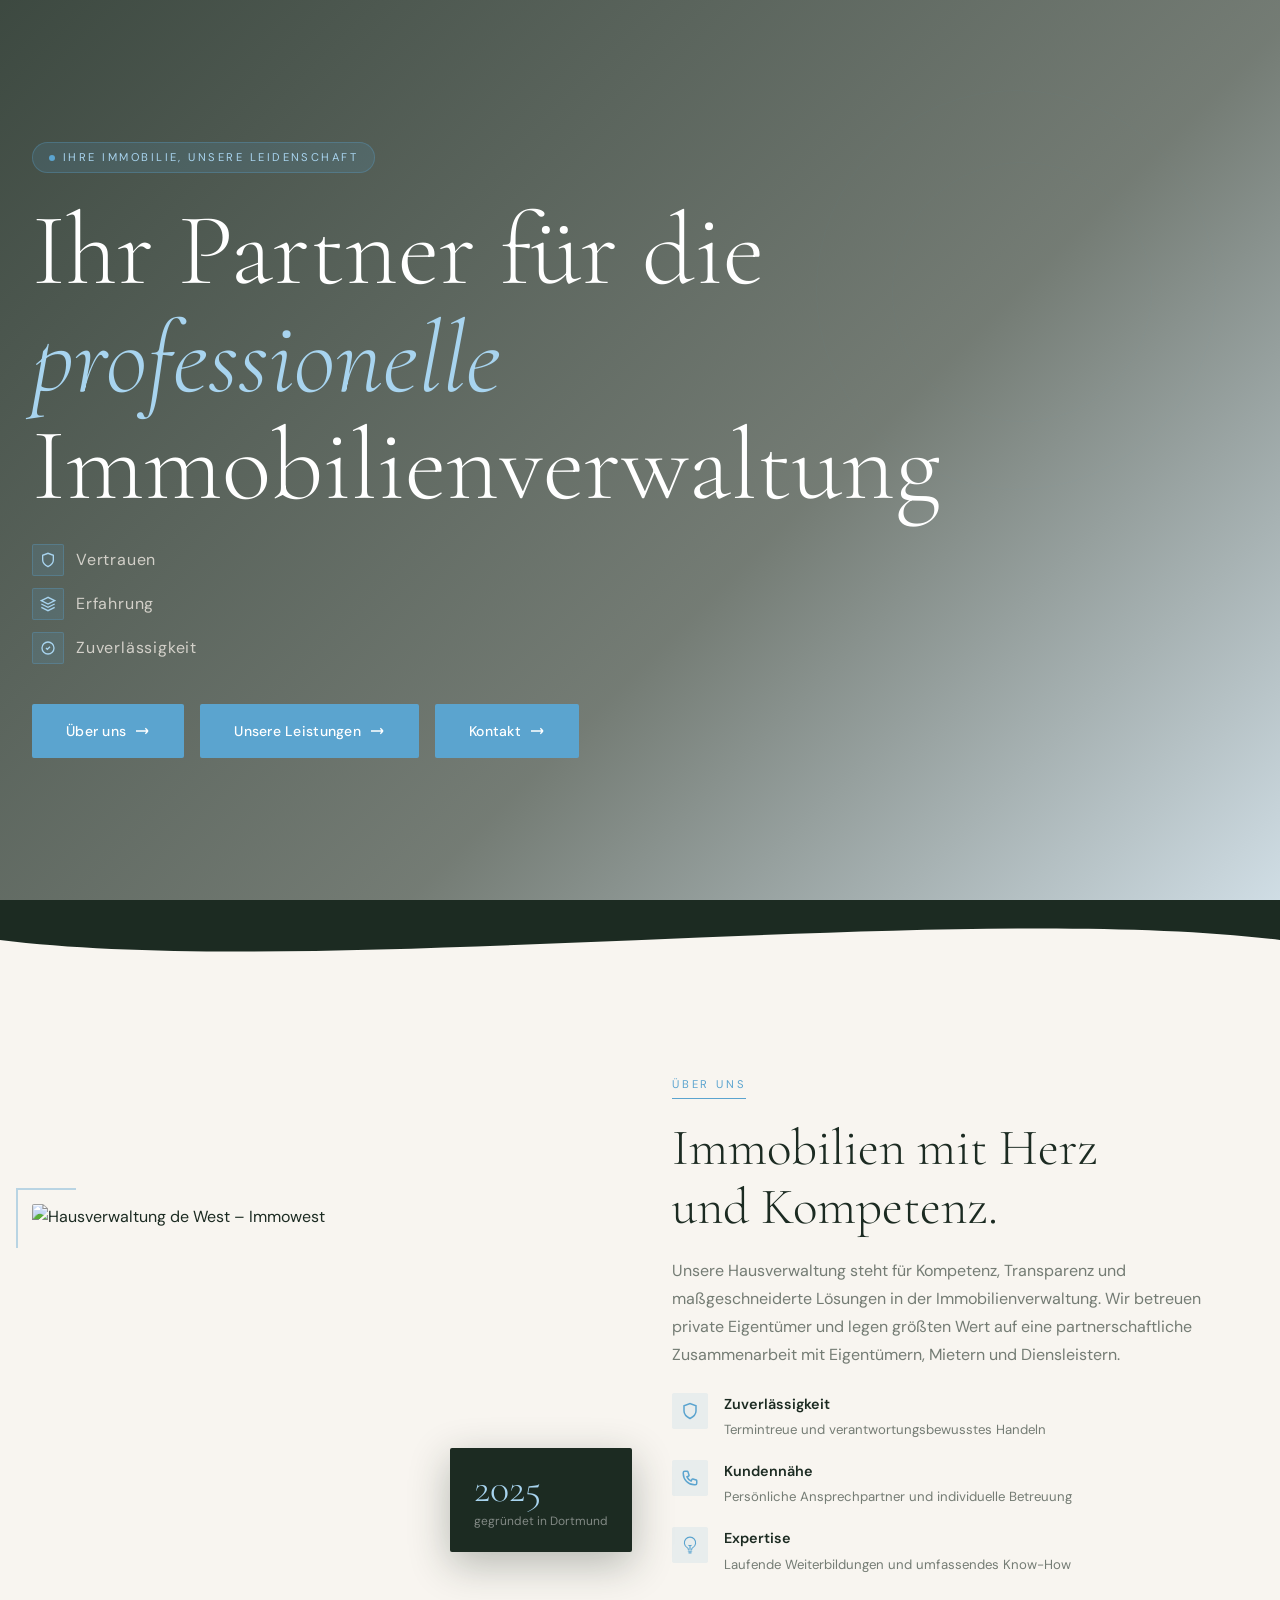
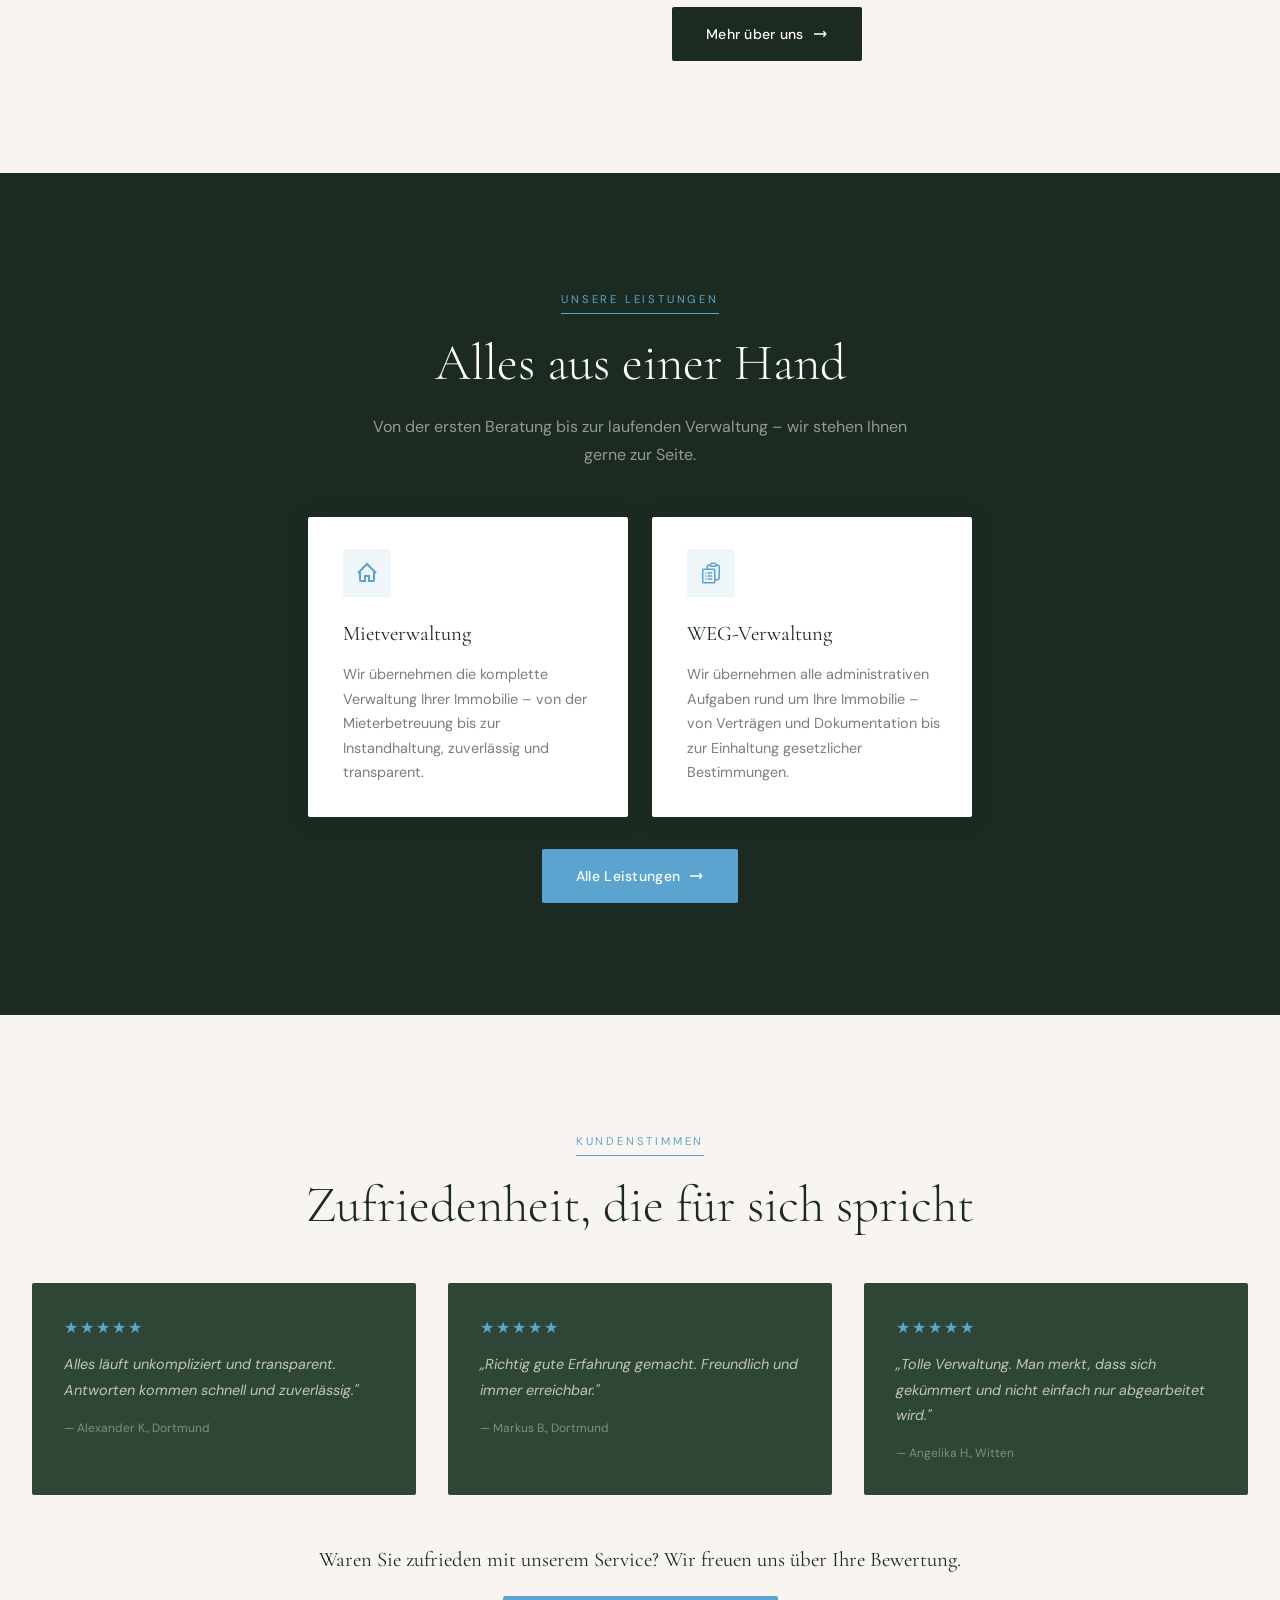
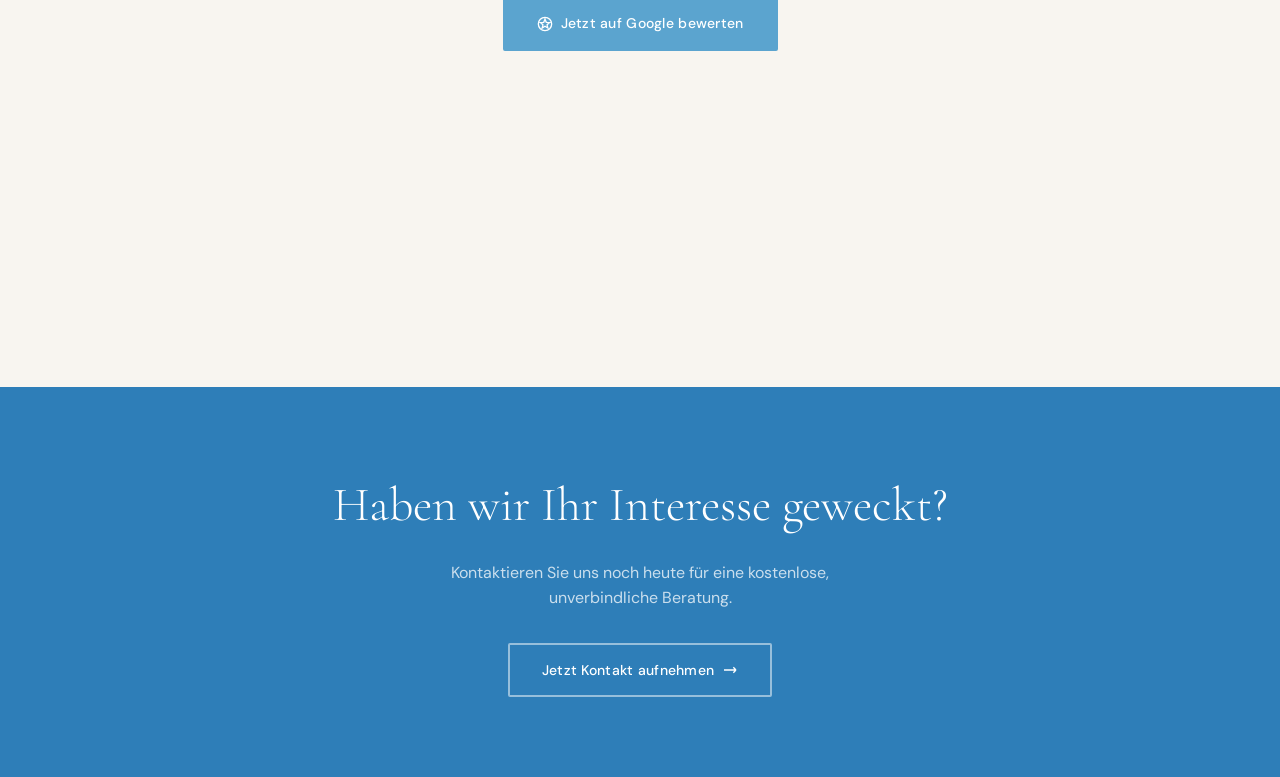
==== index.html @ 2037899b "Initial website upload" ====
<!DOCTYPE html>
<html lang="de">
<head>
  <meta charset="UTF-8" />
  <meta name="viewport" content="width=device-width, initial-scale=1.0" />

  <!-- ── PRIMARY SEO ── -->
  <title>Hausverwaltung de West – Immowest | Dortmund</title>
  <meta name="description" content="Professionelle Hausverwaltung in Dortmund. Mietverwaltung und WEG-Verwaltung – zuverlässig, transparent und persönlich. Jetzt Kontakt aufnehmen." />
  <meta name="keywords" content="Hausverwaltung Dortmund, Mietverwaltung Dortmund, WEG-Verwaltung Dortmund, Immowest, Hausverwaltung de West" />
  <meta name="author" content="Daniel de West – Hausverwaltung de West Immowest" />
  <link rel="canonical" href="https://www.immowest-hausverwaltung.de/" />

  <!-- ── OPEN GRAPH (Facebook, WhatsApp, LinkedIn previews) ── -->
  <meta property="og:type" content="website" />
  <meta property="og:url" content="https://www.immowest-hausverwaltung.de/" />
  <meta property="og:title" content="Hausverwaltung de West – Immowest | Dortmund" />
  <meta property="og:description" content="Professionelle Hausverwaltung in Dortmund. Mietverwaltung und WEG-Verwaltung – zuverlässig, transparent und persönlich." />
  <meta property="og:image" content="https://www.immowest-hausverwaltung.de/images/logo.jpg" />
  <meta property="og:locale" content="de_DE" />
  <meta property="og:site_name" content="Immowest Hausverwaltung" />

  <!-- ── TWITTER CARD ── -->
  <meta name="twitter:card" content="summary_large_image" />
  <meta name="twitter:title" content="Hausverwaltung de West – Immowest | Dortmund" />
  <meta name="twitter:description" content="Professionelle Hausverwaltung in Dortmund. Mietverwaltung und WEG-Verwaltung – zuverlässig, transparent und persönlich." />
  <meta name="twitter:image" content="https://www.immowest-hausverwaltung.de/images/logo.jpg" />

  <!-- ── LOCAL BUSINESS SCHEMA (tells Google this is a local business) ── -->
  <script type="application/ld+json">
  {
    "@context": "https://schema.org",
    "@type": "LocalBusiness",
    "name": "Hausverwaltung de West – Immowest",
    "description": "Professionelle Hausverwaltung in Dortmund. Mietverwaltung und WEG-Verwaltung.",
    "url": "https://www.immowest-hausverwaltung.de",
    "telephone": "+4923192725415",
    "email": "d.dewest@immowest-hausverwaltung.de",
    "address": {
      "@type": "PostalAddress",
      "streetAddress": "Obermarkstraße 100",
      "addressLocality": "Dortmund",
      "postalCode": "44267",
      "addressCountry": "DE"
    },
    "geo": {
      "@type": "GeoCoordinates",
      "latitude": 51.5136,
      "longitude": 7.4653
    },
    "openingHoursSpecification": {
      "@type": "OpeningHoursSpecification",
      "dayOfWeek": ["Monday","Tuesday","Wednesday","Thursday","Friday"],
      "opens": "09:00",
      "closes": "17:00"
    },
    "sameAs": [
      "https://g.page/r/CQJgNAIwMNA7EBM/review"
    ]
  }
  </script>

  <!-- Google Fonts -->
  <link rel="preconnect" href="https://fonts.googleapis.com" />
  <link rel="preconnect" href="https://fonts.gstatic.com" crossorigin />
  <link href="https://fonts.googleapis.com/css2?family=Cormorant+Garamond:ital,wght@0,300;0,400;0,600;0,700;1,300;1,400&family=DM+Sans:opsz,wght@9..40,300;9..40,400;9..40,500;9..40,600&display=swap" rel="stylesheet" />
  <link rel="stylesheet" href="../style.css" />
</head>
<body>

  <!-- Nav injected by components.js -->
  <div id="nav-mount"></div>

  <!-- ══════════════════════════════════════════════
       HERO SECTION
  ══════════════════════════════════════════════ -->
  <section class="hero" aria-label="Hero Startbereich">
    <div class="hero__overlay"></div>
    <div class="hero__deco-ring" style="width:400px;height:400px;top:10%;right:5%;opacity:0.15;"></div>
    <div class="hero__deco-ring" style="width:260px;height:260px;top:18%;right:10%;opacity:0.1;"></div>

    <div class="hero__inner">

      <div class="hero__badge fade-up">
        <span>Ihre Immobilie, unsere Leidenschaft</span>
      </div>

      <h1 class="hero__title fade-up">
        Ihr Partner für die<br/>
        <em>professionelle</em><br/>
        Immobilienverwaltung
      </h1>

<div class="hero__sub fade-up" style="display:flex; flex-direction:column; gap:0.75rem; margin-bottom:2.5rem;">
        <div style="display:flex; align-items:center; gap:0.75rem;">
          <div style="width:32px; height:32px; background:rgba(91,164,207,0.15); border:1px solid rgba(91,164,207,0.3); border-radius:2px; display:flex; align-items:center; justify-content:center; flex-shrink:0;">
            <svg width="16" height="16" viewBox="0 0 24 24" fill="none" stroke="#A8D4EF" stroke-width="2"><path d="M12 22s8-4 8-10V5l-8-3-8 3v7c0 6 8 10 8 10z"/></svg>
          </div>
          <span style="color:rgba(232,227,220,0.85); font-size:1rem; letter-spacing:0.05em;">Vertrauen</span>
        </div>

        <div style="display:flex; align-items:center; gap:0.75rem;">
          <div style="width:32px; height:32px; background:rgba(91,164,207,0.15); border:1px solid rgba(91,164,207,0.3); border-radius:2px; display:flex; align-items:center; justify-content:center; flex-shrink:0;">
            <svg width="16" height="16" viewBox="0 0 24 24" fill="none" stroke="#A8D4EF" stroke-width="2"><path d="M12 2L2 7l10 5 10-5-10-5zM2 17l10 5 10-5M2 12l10 5 10-5"/></svg>
          </div>
          <span style="color:rgba(232,227,220,0.85); font-size:1rem; letter-spacing:0.05em;">Erfahrung</span>
        </div>

        <div style="display:flex; align-items:center; gap:0.75rem;">
          <div style="width:32px; height:32px; background:rgba(91,164,207,0.15); border:1px solid rgba(91,164,207,0.3); border-radius:2px; display:flex; align-items:center; justify-content:center; flex-shrink:0;">
            <svg width="16" height="16" viewBox="0 0 24 24" fill="none" stroke="#A8D4EF" stroke-width="2"><path d="M9 12l2 2 4-4m6 2a9 9 0 11-18 0 9 9 0 0118 0z"/></svg>
          </div>
          <span style="color:rgba(232,227,220,0.85); font-size:1rem; letter-spacing:0.05em;">Zuverlässigkeit</span>
        </div>
      </div>

      <div class="hero__ctas fade-up">
        <a href="#services" class="btn btn--primary btn--pulse">
          Über uns
          <svg viewBox="0 0 24 24" fill="none" stroke="currentColor" stroke-width="2"><path d="M17 8l4 4m0 0l-4 4m4-4H3"/></svg>
        </a>
        <a href="#about-teaser" class="btn btn--primary btn--pulse">
          Unsere Leistungen
          <svg viewBox="0 0 24 24" fill="none" stroke="currentColor" stroke-width="2"><path d="M17 8l4 4m0 0l-4 4m4-4H3"/></svg>
        </a>
        <a href="#contact" class="btn btn--primary btn==pulse">
          Kontakt
          <svg viewBox="0 0 24 24" fill="none" stroke="currentColor" stroke-width="2"><path d="M17 8l4 4m0 0l-4 4m4-4H3"/></svg>
        </a>
      </div>

  </section><!-- /hero -->

  <!-- Wave divider -->
  <div class="wave" style="background:var(--forest);">
    <svg viewBox="0 0 1440 60" preserveAspectRatio="none"><path d="M0,40 C360,80 1080,0 1440,40 L1440,60 L0,60 Z" fill="#F8F5F0"/></svg>
  </div>

  <!-- ══════════════════════════════════════════════
       ABOUT TEASER
  ══════════════════════════════════════════════ -->
  <section class="section" id="about-teaser">
    <div class="container">
      <div class="grid-2" style="align-items:center; gap:4rem;">

        <!-- Image -->
        <div class="about-img-wrap fade-up">
          <div class="about-deco-corner"></div>
          <div class="about-img-main" style="aspect-ratio:16/9; overflow:hidden; border-radius:2px;">
            <img
              src="images/logo.jpg"
              alt="Hausverwaltung de West – Immowest"
              loading="lazy"
              style="width:100%; height:100%; object-fit:cover; object-position:center;"
            />
          </div>
          <div class="about-img-card">
            <div class="about-img-card__num">2025</div>
            <div class="about-img-card__label">gegründet in Dortmund</div>
          </div>
        </div>

        <!-- Text -->
        <div class="fade-up">
          <span class="section__label">Über uns</span>
          <h2 class="section__title">Immobilien mit Herz<br> und Kompetenz.</h2>
          <p class="section__sub" style="margin-bottom:1.5rem;">
            Unsere Hausverwaltung steht für Kompetenz, Transparenz und maßgeschneiderte Lösungen in der Immobilienverwaltung. Wir betreuen private Eigentümer und legen größten Wert auf eine partnerschaftliche Zusammenarbeit mit Eigentümern, Mietern und Diensleistern.
          </p>

          <div class="value-item">
            <div class="value-item__icon">
              <svg viewBox="0 0 24 24" stroke-width="2"><path d="M12 22s8-4 8-10V5l-8-3-8 3v7c0 6 8 10 8 10z"/></svg>
            </div>
            <div>
              <div class="value-item__title">Zuverlässigkeit</div>
              <div class="value-item__text">Termintreue und verantwortungsbewusstes Handeln</div>
            </div>
          </div>

          <div class="value-item">
            <div class="value-item__icon">
              <svg viewBox="0 0 24 24" stroke-width="2"><path d="M3 5a2 2 0 012-2h3.28a1 1 0 01.948.684l1.498 4.493a1 1 0 01-.502 1.21l-2.257 1.13a11.042 11.042 0 005.516 5.516l1.13-2.257a1 1 0 011.21-.502l4.493 1.498a1 1 0 01.684.949V19a2 2 0 01-2 2h-1C9.716 21 3 14.284 3 6V5z"/></svg>
            </div>
            <div>
              <div class="value-item__title">Kundennähe</div>
              <div class="value-item__text">Persönliche Ansprechpartner und individuelle Betreuung</div>
            </div>
          </div>

          <div class="value-item">
            <div class="value-item__icon">
              <svg xmlns="http://www.w3.org/2000/svg" fill="none" viewBox="0 0 24 24" stroke-width="1.5" stroke="currentColor" class="size-6"> <path stroke-linecap="round" stroke-linejoin="round" d="M12 18v-5.25m0 0a6.01 6.01 0 0 0 1.5-.189m-1.5.189a6.01 6.01 0 0 1-1.5-.189m3.75 7.478a12.06 12.06 0 0 1-4.5 0m3.75 2.383a14.406 14.406 0 0 1-3 0M14.25 18v-.192c0-.983.658-1.823 1.508-2.316a7.5 7.5 0 1 0-7.517 0c.85.493 1.509 1.333 1.509 2.316V18" /> 
              </svg>
            </div>
            <div>
              <div class="value-item__title">Expertise</div>
              <div class="value-item__text">Laufende Weiterbildungen und umfassendes Know-How</div>
            </div>
          </div>
          

          <div style="margin-top:2rem;">
            <a href="pages/about.html" class="btn btn--dark">
              Mehr über uns
              <svg viewBox="0 0 24 24" fill="none" stroke="currentColor" stroke-width="2"><path d="M17 8l4 4m0 0l-4 4m4-4H3"/></svg>
            </a>
          </div>
        </div>

      </div>
    </div>
  </section><!-- /about-teaser -->

  <!-- ══════════════════════════════════════════════
       SERVICES TEASER STRIP
  ══════════════════════════════════════════════ -->
  <section class="section section--dark" id="services">
    <div class="container">
      <div class="text-center mb-12">
        <span class="section__label fade-up">Unsere Leistungen</span>
        <h2 class="section__title section__title--light fade-up">Alles aus einer Hand</h2>
        <p class="section__sub section__sub--light fade-up"> Von der ersten Beratung bis zur laufenden Verwaltung – wir stehen Ihnen gerne zur Seite.</p>
      </div>

      <div style="display:flex; justify-content:center; gap:1.5rem; flex-wrap:wrap; margin-bottom:2rem;">

        <!-- Service 1: Management -->
        <div class="service-card fade-up" style="width:320px;">
          <div class="service-card__icon">
            <svg viewBox="0 0 24 24" stroke-width="2"><path d="M3 12l9-9 9 9M5 10v9a1 1 0 001 1h4v-5h4v5h4a1 1 0 001-1v-9"/></svg>
          </div>
          <div class="service-card__title">Mietverwaltung</div>
          <p class="service-card__text">Wir übernehmen die komplette Verwaltung Ihrer Immobilie – von der Mieterbetreuung bis zur Instandhaltung, zuverlässig und transparent.</p>
        </div>

        <!-- Service 2: Verwaltung -->
        <div class="service-card fade-up" style="width:320px;">
          <div class="service-card__icon">
            <svg xmlns="http://www.w3.org/2000/svg" fill="none" viewBox="0 0 24 24" stroke-width="1.5" stroke="currentColor" class="size-6"> <path stroke-linecap="round" stroke-linejoin="round" d="M9 12h3.75M9 15h3.75M9 18h3.75m3 .75H18a2.25 2.25 0 0 0 2.25-2.25V6.108c0-1.135-.845-2.098-1.976-2.192a48.424 48.424 0 0 0-1.123-.08m-5.801 0c-.065.21-.1.433-.1.664 0 .414.336.75.75.75h4.5a.75.75 0 0 0 .75-.75 2.25 2.25 0 0 0-.1-.664m-5.8 0A2.251 2.251 0 0 1 13.5 2.25H15c1.012 0 1.867.668 2.15 1.586m-5.8 0c-.376.023-.75.05-1.124.08C9.095 4.01 8.25 4.973 8.25 6.108V8.25m0 0H4.875c-.621 0-1.125.504-1.125 1.125v11.25c0 .621.504 1.125 1.125 1.125h9.75c.621 0 1.125-.504 1.125-1.125V9.375c0-.621-.504-1.125-1.125-1.125H8.25ZM6.75 12h.008v.008H6.75V12Zm0 3h.008v.008H6.75V15Zm0 3h.008v.008H6.75V18Z" />
            </svg>

          </div>
          <div class="service-card__title">WEG-Verwaltung</div>
          <p class="service-card__text">Wir übernehmen alle administrativen Aufgaben rund um Ihre Immobilie – von Verträgen und Dokumentation bis zur Einhaltung gesetzlicher Bestimmungen.</p>
        </div>

      </div>

      <div class="text-center">
        <a href="pages/services.html" class="btn btn--primary fade-up">
          Alle Leistungen
          <svg viewBox="0 0 24 24" fill="none" stroke="currentColor" stroke-width="2"><path d="M17 8l4 4m0 0l-4 4m4-4H3"/></svg>
        </a>
      </div>
    </div>
  </section><!-- /services -->

  <!-- ══════════════════════════════════════════════
       TESTIMONIALS
  ══════════════════════════════════════════════ -->
  <section class="section">
    <div class="container">
      <div class="text-center mb-12">
        <span class="section__label fade-up">Kundenstimmen</span>
        <h2 class="section__title fade-up">Zufriedenheit, die für sich spricht</h2>
      </div>
      <div class="grid-3">
        <!-- Testimonials – see index.html for context comments -->
        <blockquote class="testimonial fade-up">
          <div class="testimonial__stars">★★★★★</div>
          <p class="testimonial__text">Alles läuft unkompliziert und transparent. Antworten kommen schnell und zuverlässig."</p>
          <footer class="testimonial__author">— Alexander K., Dortmund</footer>
        </blockquote>
        <blockquote class="testimonial fade-up">
          <div class="testimonial__stars">★★★★★</div>
          <p class="testimonial__text">„Richtig gute Erfahrung gemacht. Freundlich und immer erreichbar."</p>
          <footer class="testimonial__author">— Markus B., Dortmund</footer>
        </blockquote>
        <blockquote class="testimonial fade-up">
          <div class="testimonial__stars">★★★★★</div>
          <p class="testimonial__text">„Tolle Verwaltung. Man merkt, dass sich gekümmert und nicht einfach nur abgearbeitet wird."</p>
          <footer class="testimonial__author">— Angelika H., Witten</footer>
        </blockquote>
      </div>
    </div>

      <div class="text-center mt-12 fade-up">
        <p style="color:#1C2B22; font-size:1.3rem; margin-bottom:1.25rem; font-family:var(--font-display);">
          Waren Sie zufrieden mit unserem Service? Wir freuen uns über Ihre Bewertung.
        </p>
        <a href="https://g.page/r/CQJgNAIwMNA7EBM/review" 
           target="_blank" 
           rel="noopener noreferrer"
           class="btn btn--primary">
          <svg viewBox="0 0 24 24" width="18" height="18" fill="none" stroke="currentColor" stroke-width="2">
            <path d="M11.99 2C6.47 2 2 6.48 2 12s4.47 10 9.99 10C17.52 22 22 17.52 22 12S17.52 2 11.99 2zm4.24 16L12 15.45 7.77 18l1.12-4.81-3.73-3.23 4.92-.42L12 5l1.92 4.53 4.92.42-3.73 3.23L16.23 18z"/>
          </svg>
          Jetzt auf Google bewerten
        </a>
      </div>
    </div>
  </section><!-- /testimonials -->

  <!-- ══════════════════════════════════════════════
       CTA BANNER
  ══════════════════════════════════════════════ -->
  <section class="section" id="contact"></section>
  <section style="background:var(--sky-dark); padding:5rem 0;">
    <div class="container text-center">
      <h2 class="fade-up" style="font-family:var(--font-display);font-size:clamp(2rem,4vw,3rem);font-weight:300;color:var(--white);margin-bottom:1rem;">
        Haben wir Ihr Interesse geweckt?
      </h2>
      <p class="fade-up" style="color:rgba(255,255,255,0.75);margin-bottom:2rem;max-width:480px;margin-left:auto;margin-right:auto;">
        Kontaktieren Sie uns noch heute für eine kostenlose, unverbindliche Beratung.
      </p>
      <a href="pages/contact.html" class="btn btn--outline-light fade-up" style="border-color:rgba(255,255,255,0.5);">
        Jetzt Kontakt aufnehmen
        <svg viewBox="0 0 24 24" fill="none" stroke="currentColor" stroke-width="2"><path d="M17 8l4 4m0 0l-4 4m4-4H3"/></svg>
      </a>
    </div>
  </section><!-- /cta -->

  <!-- Footer injected by components.js -->
  <div id="footer-mount"></div>

  <script src="js/components.js"></script>
  <script>initComponents();</script>
  <script src="js/main.js"></script>

</body>
</html>
---- style.css ----
/* ============================================================
   DANIEL IMMOBILIEN – Global Stylesheet
   Design: Refined Luxury Real Estate | German Language
   Fonts: Cormorant Garamond (display) + DM Sans (body)
   Colors: Sky Blue Primary | Deep Forest Green Secondary
   ============================================================ */

/* ── CSS Custom Properties (Design Tokens) ── */
:root {
  --sky:         #5BA4CF;
  --sky-light:   #A8D4EF;
  --sky-dark:    #2E7EB8;
  --forest:      #1C2B22;
  --forest-mid:  #2E4636;
  --forest-light:#4A6C55;
  --cream:       #F8F5F0;
  --stone:       #E8E3DC;
  --stone-dark:  #C8C0B4;
  --white:       #FFFFFF;

  --font-display: 'Cormorant Garamond', serif;
  --font-body:    'DM Sans', sans-serif;

  --radius:       2px;
  --shadow-card:  0 4px 24px rgba(28,43,34,0.10);
  --shadow-hover: 0 24px 60px rgba(28,43,34,0.18);
  --transition:   0.3s ease;
  --nav-height:   72px;
}

/* ── Reset & Base ── */
*, *::before, *::after { box-sizing: border-box; margin: 0; padding: 0; }
html { scroll-behavior: smooth; font-size: 16px; }
body {
  font-family: var(--font-body);
  background-color: var(--cream);
  color: var(--forest);
  line-height: 1.6;
  -webkit-font-smoothing: antialiased;
}
img { max-width: 100%; display: block; }
a { text-decoration: none; color: inherit; }
button { cursor: pointer; font-family: var(--font-body); border: none; background: none; }
ul, ol { list-style: none; }

/* ============================================================
   NAVIGATION
   ============================================================ */
.nav {
  position: fixed;
  top: 0; left: 0; right: 0;
  z-index: 100;
  background: rgba(28,43,34,0.96);
  backdrop-filter: blur(12px);
  -webkit-backdrop-filter: blur(12px);
  height: var(--nav-height);
  display: flex;
  align-items: center;
  transition: box-shadow var(--transition);
}
.nav.scrolled { box-shadow: 0 2px 32px rgba(28,43,34,0.25); }

.nav__inner {
  max-width: 1280px;
  margin: 0 auto;
  padding: 0 2rem;
  display: flex;
  align-items: center;
  justify-content: space-between;
  width: 100%;
}

/* Logo */
.nav__logo {
  display: flex;
  align-items: center;
  gap: 0.75rem;
  text-decoration: none;
}
.nav__logo-mark {
  width: 38px; height: 38px;
  background: var(--sky);
  border-radius: var(--radius);
  display: flex; align-items: center; justify-content: center;
  flex-shrink: 0;
  transition: background var(--transition);
}
.nav__logo:hover .nav__logo-mark { background: var(--sky-dark); }
.nav__logo-mark svg { width: 20px; height: 20px; color: white; stroke: white; fill: none; }
.nav__logo-text { line-height: 1.1; }
.nav__logo-name {
  font-family: var(--font-display);
  font-size: 1.2rem;
  font-weight: 600;
  color: var(--white);
  display: block;
  letter-spacing: 0.02em;
}
.nav__logo-sub {
  font-family: var(--font-body);
  font-size: 0.6rem;
  color: var(--sky);
  letter-spacing: 0.25em;
  text-transform: uppercase;
  font-weight: 300;
  display: block;
}

/* Desktop nav links */
.nav__links {
  display: none;
  align-items: center;
  gap: 2.5rem;
}
.nav__link {
  color: rgba(232,227,220,0.75);
  font-size: 0.875rem;
  letter-spacing: 0.04em;
  position: relative;
  transition: color var(--transition);
}
.nav__link::after {
  content: '';
  position: absolute;
  left: 0; bottom: -3px;
  width: 0; height: 2px;
  background: var(--sky);
  transition: width var(--transition);
}
.nav__link:hover,
.nav__link.active { color: var(--white); }
.nav__link:hover::after,
.nav__link.active::after { width: 100%; }

.nav__cta {
  padding: 0.6rem 1.4rem;
  background: var(--sky);
  color: var(--white);
  font-size: 0.8rem;
  font-weight: 500;
  letter-spacing: 0.04em;
  border-radius: var(--radius);
  transition: background var(--transition), transform var(--transition);
}
.nav__cta:hover { background: var(--sky-dark); transform: translateY(-1px); }

/* Hamburger */
.nav__burger {
  display: flex;
  flex-direction: column;
  justify-content: center;
  gap: 5px;
  width: 40px; height: 40px;
  padding: 4px;
  background: none;
  border: none;
  cursor: pointer;
}
.nav__burger-line {
  display: block;
  width: 26px; height: 2px;
  background: var(--white);
  border-radius: 2px;
  transition: transform 0.35s ease, opacity 0.35s ease, width 0.35s ease;
  transform-origin: center;
}
.nav__burger-line:last-child { width: 16px; align-self: flex-start; margin-left: 4px; }
.nav__burger.open .nav__burger-line:nth-child(1) { transform: translateY(7px) rotate(45deg); }
.nav__burger.open .nav__burger-line:nth-child(2) { transform: rotate(-45deg); }
.nav__burger.open .nav__burger-line:nth-child(3) { opacity: 0; transform: scaleX(0); }

/* Mobile Menu */
.nav__mobile {
  position: fixed;
  top: var(--nav-height);
  left: 0; right: 0;
  background: var(--forest-mid);
  max-height: 0;
  overflow: hidden;
  transition: max-height 0.4s cubic-bezier(0.4,0,0.2,1);
  z-index: 99;
  border-top: 1px solid rgba(74,108,85,0.2);
}
.nav__mobile.open { max-height: 380px; }
.nav__mobile-inner {
  padding: 1.25rem 2rem 1.5rem;
  display: flex;
  flex-direction: column;
  gap: 0.25rem;
}
.nav__mobile-link {
  display: block;
  padding: 0.875rem 0;
  color: rgba(232,227,220,0.75);
  font-size: 1rem;
  border-bottom: 1px solid rgba(74,108,85,0.15);
  transition: color var(--transition);
}
.nav__mobile-link:last-of-type { border-bottom: none; }
.nav__mobile-link:hover,
.nav__mobile-link.active { color: var(--sky-light); }
.nav__mobile-cta {
  margin-top: 1rem;
  text-align: center;
  padding: 0.875rem;
  background: var(--sky);
  color: var(--white);
  font-size: 0.9rem;
  font-weight: 500;
  border-radius: var(--radius);
  transition: background var(--transition);
}
.nav__mobile-cta:hover { background: var(--sky-dark); }

/* ============================================================
   PAGE HERO BANNER (used on inner pages: About, Services etc.)
   ============================================================ */
.page-hero {
  padding-top: calc(var(--nav-height) + 4rem);
  padding-bottom: 4rem;
  background: var(--forest);
  position: relative;
  overflow: hidden;
}
.page-hero::before {
  content: '';
  position: absolute;
  inset: 0;
  background: url('https://images.unsplash.com/photo-1600585154340-be6161a56a0c?w=1600&q=70') center/cover no-repeat;
  opacity: 0.08;
}
.page-hero__inner {
  max-width: 1280px;
  margin: 0 auto;
  padding: 0 2rem;
  position: relative;
  z-index: 1;
}
.page-hero__badge {
  display: inline-flex;
  align-items: center;
  gap: 0.5rem;
  padding: 0.3rem 1rem;
  background: rgba(91,164,207,0.15);
  border: 1px solid rgba(91,164,207,0.3);
  border-radius: 99px;
  margin-bottom: 1.25rem;
}
.page-hero__badge span { color: var(--sky-light); font-size: 0.7rem; letter-spacing: 0.2em; text-transform: uppercase; }
.page-hero__badge::before { content: ''; width: 6px; height: 6px; border-radius: 50%; background: var(--sky); display: block; }
.page-hero__title {
  font-family: var(--font-display);
  font-size: clamp(2.5rem, 6vw, 5rem);
  font-weight: 300;
  color: var(--white);
  line-height: 1.1;
  margin-bottom: 1.25rem;
}
.page-hero__title em { font-style: italic; color: var(--sky-light); }
.page-hero__sub {
  color: rgba(232,227,220,0.6);
  font-size: 1rem;
  max-width: 520px;
  line-height: 1.7;
}
/* Breadcrumb */
.breadcrumb {
  display: flex;
  align-items: center;
  gap: 0.5rem;
  margin-top: 2rem;
}
.breadcrumb__item { color: rgba(232,227,220,0.4); font-size: 0.8rem; }
.breadcrumb__item a { color: rgba(91,164,207,0.7); transition: color var(--transition); }
.breadcrumb__item a:hover { color: var(--sky-light); }
.breadcrumb__sep { color: rgba(232,227,220,0.2); font-size: 0.75rem; }

/* ============================================================
   BUTTONS
   ============================================================ */
.btn {
  display: inline-flex;
  align-items: center;
  gap: 0.5rem;
  padding: 0.875rem 2rem;
  font-family: var(--font-body);
  font-size: 0.875rem;
  font-weight: 500;
  border-radius: var(--radius);
  transition: background var(--transition), transform var(--transition), box-shadow var(--transition), color var(--transition), border-color var(--transition);
  letter-spacing: 0.02em;
  cursor: pointer;
}
.btn svg { width: 16px; height: 16px; transition: transform var(--transition); }
.btn:hover svg { transform: translateX(3px); }
.btn--primary {
  background: var(--sky);
  color: var(--white);
  border: 2px solid var(--sky);
}
.btn--primary:hover { background: var(--sky-dark); border-color: var(--sky-dark); transform: translateY(-2px); box-shadow: 0 8px 24px rgba(91,164,207,0.35); }
.btn--dark {
  background: var(--forest);
  color: var(--white);
  border: 2px solid var(--forest);
}
.btn--dark:hover { background: var(--forest-mid); border-color: var(--forest-mid); transform: translateY(-2px); }
.btn--outline {
  background: transparent;
  color: var(--forest);
  border: 2px solid var(--forest);
}
.btn--outline:hover { background: var(--forest); color: var(--white); }
.btn--outline-light {
  background: transparent;
  color: var(--white);
  border: 2px solid rgba(255,255,255,0.35);
}
.btn--outline-light:hover { border-color: var(--sky); color: var(--sky-light); }
.btn--pulse { animation: pulse 2.4s infinite; }
@keyframes pulse {
  0%,100% { box-shadow: 0 0 0 0 rgba(91,164,207,0.4); }
  50%      { box-shadow: 0 0 0 10px rgba(91,164,207,0); }
}

/* ============================================================
   SECTION HELPERS
   ============================================================ */
.section { padding: 6rem 0; }
.section--alt { background: var(--stone); }
.section--dark { background: var(--forest); }
.section--white { background: var(--white); }
.container {
  max-width: 1280px;
  margin: 0 auto;
  padding: 0 2rem;
}
.section__label {
  display: inline-block;
  font-size: 0.7rem;
  letter-spacing: 0.25em;
  text-transform: uppercase;
  color: var(--sky);
  border-bottom: 1.5px solid var(--sky);
  padding-bottom: 0.25rem;
  margin-bottom: 1.25rem;
}
.section__title {
  font-family: var(--font-display);
  font-size: clamp(2rem, 4vw, 3.5rem);
  font-weight: 300;
  line-height: 1.15;
  margin-bottom: 1.25rem;
  color: var(--forest);
}
.section__title--light { color: var(--white); }
.section__title em { font-style: italic; color: var(--sky); }
.section__sub {
  color: rgba(28,43,34,0.6);
  max-width: 540px;
  font-size: 1rem;
  line-height: 1.75;
}
.section__sub--light { color: rgba(232,227,220,0.6); }
.text-center { text-align: center; }
.text-center .section__sub { margin: 0 auto; }

/* ============================================================
   GRID HELPERS
   ============================================================ */
.grid-2 { display: grid; grid-template-columns: 1fr; gap: 3rem; }
.grid-3 { display: grid; grid-template-columns: 1fr; gap: 2rem; }
.grid-4 { display: grid; grid-template-columns: 1fr 1fr; gap: 1.5rem; }

/* ============================================================
   CARDS
   ============================================================ */
.card {
  background: var(--white);
  border-radius: var(--radius);
  overflow: hidden;
  box-shadow: var(--shadow-card);
  transition: transform 0.35s ease, box-shadow 0.35s ease;
}
.card:hover { transform: translateY(-8px); box-shadow: var(--shadow-hover); }
.card__img-wrap { overflow: hidden; aspect-ratio: 16/10; }
.card__img {
  width: 100%; height: 100%;
  object-fit: cover;
  transition: transform 0.65s ease;
}
.card__img-wrap:hover .card__img { transform: scale(1.05); }
.card__body { padding: 1.5rem; }
.card__tag {
  font-size: 0.65rem;
  letter-spacing: 0.2em;
  text-transform: uppercase;
  color: var(--sky);
  margin-bottom: 0.5rem;
}
.card__title {
  font-family: var(--font-display);
  font-size: 1.5rem;
  font-weight: 400;
  margin-bottom: 0.5rem;
  color: var(--forest);
}
.card__location {
  display: flex;
  align-items: center;
  gap: 0.375rem;
  color: rgba(28,43,34,0.5);
  font-size: 0.8rem;
  margin-bottom: 1rem;
}
.card__location svg { width: 14px; height: 14px; flex-shrink: 0; }
.card__specs {
  display: flex;
  gap: 1rem;
  color: rgba(28,43,34,0.55);
  font-size: 0.8rem;
  margin-bottom: 1.25rem;
}
.card__spec { display: flex; align-items: center; gap: 0.3rem; }
.card__spec svg { width: 13px; height: 13px; }
.card__footer {
  display: flex;
  align-items: center;
  justify-content: space-between;
  border-top: 1px solid var(--stone);
  padding-top: 1rem;
}
.card__price-label { color: rgba(28,43,34,0.4); font-size: 0.7rem; }
.card__price {
  font-family: var(--font-display);
  font-size: 1.3rem;
  font-weight: 600;
  color: var(--forest);
}
.card__cta {
  font-size: 0.8rem;
  font-weight: 500;
  color: var(--sky);
  transition: color var(--transition);
  display: flex;
  align-items: center;
  gap: 0.25rem;
}
.card__cta:hover { color: var(--sky-dark); }
.card__badge {
  position: absolute;
  top: 0; right: 1rem;
  transform: translateY(-50%);
  padding: 0.25rem 0.75rem;
  font-size: 0.7rem;
  font-weight: 500;
  border-radius: 99px;
  color: var(--white);
}
.card__badge--blue  { background: var(--sky); }
.card__badge--dark  { background: var(--forest); }
.card__badge--red   { background: #C0392B; }

/* ============================================================
   SERVICE CARDS
   ============================================================ */
.service-card {
  background: var(--white);
  border-radius: var(--radius);
  padding: 2rem;
  box-shadow: var(--shadow-card);
  border-left: 3px solid transparent;
  transition: border-color var(--transition), transform var(--transition), box-shadow var(--transition);
}
.service-card:hover {
  border-left-color: var(--sky);
  transform: translateY(-5px);
  box-shadow: var(--shadow-hover);
}
.service-card__icon {
  width: 48px; height: 48px;
  background: rgba(91,164,207,0.1);
  border-radius: var(--radius);
  display: flex; align-items: center; justify-content: center;
  margin-bottom: 1.25rem;
  transition: background var(--transition);
}
.service-card:hover .service-card__icon { background: rgba(91,164,207,0.2); }
.service-card__icon svg { width: 24px; height: 24px; color: var(--sky); stroke: var(--sky); fill: none; }
.service-card__title {
  font-family: var(--font-display);
  font-size: 1.3rem;
  font-weight: 400;
  color: var(--forest);
  margin-bottom: 0.75rem;
}
.service-card__text { color: rgba(28,43,34,0.6); font-size: 0.9rem; line-height: 1.7; }

/* ============================================================
   TESTIMONIALS
   ============================================================ */
.testimonial {
  background: var(--forest-mid);
  border-radius: var(--radius);
  padding: 2rem;
}
.testimonial__stars { color: var(--sky); font-size: 1rem; margin-bottom: 0.75rem; letter-spacing: 2px; }
.testimonial__text {
  font-style: italic;
  color: rgba(232,227,220,0.8);
  font-size: 0.9rem;
  line-height: 1.75;
  margin-bottom: 1rem;
}
.testimonial__author { color: rgba(232,227,220,0.45); font-size: 0.75rem; }

/* ============================================================
   STATS STRIP
   ============================================================ */
.stats-strip {
  display: grid;
  grid-template-columns: repeat(2, 1fr);
  gap: 2rem;
}
.stat__number {
  font-family: var(--font-display);
  font-size: 3rem;
  font-weight: 300;
  color: var(--sky-light);
  line-height: 1;
}
.stat__label { color: rgba(232,227,220,0.5); font-size: 0.8rem; margin-top: 0.25rem; }

/* ============================================================
   CONTACT FORM
   ============================================================ */
.form-group { margin-bottom: 1.375rem; }
.form-label {
  display: block;
  font-size: 0.8rem;
  color: rgba(28,43,34,0.65);
  margin-bottom: 0.5rem;
  font-weight: 500;
}
.form-label .required { color: var(--sky); }
.form-control {
  width: 100%;
  padding: 0.875rem 1rem;
  border: 1.5px solid var(--stone-dark);
  border-radius: var(--radius);
  font-family: var(--font-body);
  font-size: 0.9rem;
  color: var(--forest);
  background: rgba(248,245,240,0.5);
  transition: border-color var(--transition), box-shadow var(--transition);
  outline: none;
  -webkit-appearance: none;
}
.form-control::placeholder { color: rgba(28,43,34,0.3); }
.form-control:focus {
  border-color: var(--sky);
  box-shadow: 0 0 0 3px rgba(91,164,207,0.18);
}
textarea.form-control { resize: vertical; min-height: 140px; }
.form-check {
  display: flex;
  align-items: flex-start;
  gap: 0.75rem;
  margin-bottom: 1.5rem;
}
.form-check input[type="checkbox"] {
  width: 16px; height: 16px;
  flex-shrink: 0;
  margin-top: 3px;
  accent-color: var(--sky);
  cursor: pointer;
}
.form-check__label {
  font-size: 0.775rem;
  color: rgba(28,43,34,0.55);
  line-height: 1.6;
}
.form-check__label a { color: var(--sky); }
.form-check__label a:hover { text-decoration: underline; }
.form-success {
  display: none;
  padding: 1rem;
  background: #ecfdf5;
  border: 1px solid #6ee7b7;
  border-radius: var(--radius);
  color: #065f46;
  font-size: 0.875rem;
  text-align: center;
  margin-top: 1rem;
}
.form-error {
  display: none;
  padding: 1rem;
  background: #fef2f2;
  border: 1px solid #fca5a5;
  border-radius: var(--radius);
  color: #991b1b;
  font-size: 0.875rem;
  text-align: center;
  margin-top: 1rem;
}

/* ============================================================
   CONTACT INFO ITEMS
   ============================================================ */
.contact-item {
  display: flex;
  align-items: flex-start;
  gap: 1rem;
}
.contact-item__icon {
  width: 44px; height: 44px;
  background: rgba(91,164,207,0.1);
  border-radius: var(--radius);
  display: flex; align-items: center; justify-content: center;
  flex-shrink: 0;
}
.contact-item__icon svg { width: 20px; height: 20px; color: var(--sky); stroke: var(--sky); fill: none; }
.contact-item__label { font-weight: 500; font-size: 0.85rem; margin-bottom: 0.25rem; color: var(--forest); }
.contact-item__value { color: rgba(28,43,34,0.6); font-size: 0.875rem; }
.contact-item__value a { color: rgba(28,43,34,0.6); transition: color var(--transition); }
.contact-item__value a:hover { color: var(--sky); }

/* ============================================================
   TEAM CARDS
   ============================================================ */
.team-card { text-align: center; }
.team-card__img-wrap {
  width: 160px; height: 160px;
  border-radius: 50%;
  overflow: hidden;
  margin: 0 auto 1.25rem;
  border: 3px solid var(--stone);
  transition: border-color var(--transition);
}
.team-card:hover .team-card__img-wrap { border-color: var(--sky); }
.team-card__img { width: 100%; height: 100%; object-fit: cover; }
.team-card__name {
  font-family: var(--font-display);
  font-size: 1.3rem;
  font-weight: 400;
  color: var(--forest);
  margin-bottom: 0.25rem;
}
.team-card__role { color: var(--sky); font-size: 0.8rem; letter-spacing: 0.12em; text-transform: uppercase; margin-bottom: 0.75rem; }
.team-card__bio { color: rgba(28,43,34,0.55); font-size: 0.875rem; line-height: 1.65; }

/* ============================================================
   PROCESS STEPS
   ============================================================ */
.process-step { display: flex; gap: 1.5rem; align-items: flex-start; }
.process-step__num {
  width: 48px; height: 48px;
  border-radius: var(--radius);
  background: rgba(91,164,207,0.1);
  border: 1.5px solid rgba(91,164,207,0.3);
  display: flex; align-items: center; justify-content: center;
  flex-shrink: 0;
  font-family: var(--font-display);
  font-size: 1.2rem;
  color: var(--sky);
}
.process-step__title {
  font-family: var(--font-display);
  font-size: 1.15rem;
  font-weight: 400;
  color: var(--forest);
  margin-bottom: 0.4rem;
}
.process-step__text { color: rgba(28,43,34,0.6); font-size: 0.875rem; line-height: 1.65; }

/* ============================================================
   WAVE DIVIDER
   ============================================================ */
.wave { overflow: hidden; line-height: 0; margin-bottom: -2px; }
.wave svg { display: block; width: 100%; height: 60px; }

/* ============================================================
   PRIVACY / LEGAL PAGE
   ============================================================ */
.legal-content { max-width: 800px; margin: 0 auto; }
.legal-section { margin-bottom: 3rem; }
.legal-section h2 {
  font-family: var(--font-display);
  font-size: 1.6rem;
  font-weight: 400;
  color: var(--forest);
  margin-bottom: 0.75rem;
  padding-bottom: 0.5rem;
  border-bottom: 1px solid var(--stone);
}
.legal-section h3 {
  font-size: 1rem;
  font-weight: 600;
  color: var(--forest);
  margin: 1.25rem 0 0.5rem;
}
.legal-section p { color: rgba(28,43,34,0.65); font-size: 0.9rem; line-height: 1.8; margin-bottom: 0.75rem; }
.legal-section ul { margin: 0.5rem 0 0.75rem 1.25rem; }
.legal-section ul li { color: rgba(28,43,34,0.65); font-size: 0.9rem; line-height: 1.75; list-style: disc; }
.legal-section a { color: var(--sky); }
.legal-section a:hover { text-decoration: underline; }
.legal-toc {
  background: var(--stone);
  border-radius: var(--radius);
  padding: 1.5rem 2rem;
  margin-bottom: 3rem;
}
.legal-toc h3 { font-size: 0.85rem; font-weight: 600; color: var(--forest); margin-bottom: 0.75rem; letter-spacing: 0.08em; text-transform: uppercase; }
.legal-toc ol { margin-left: 1.25rem; }
.legal-toc ol li { margin-bottom: 0.4rem; list-style: decimal; }
.legal-toc ol li a { color: var(--sky); font-size: 0.85rem; }
.legal-toc ol li a:hover { text-decoration: underline; }

/* ============================================================
   FOOTER
   ============================================================ */
.footer { background: var(--forest); color: rgba(232,227,220,0.55); font-size: 0.875rem; }
.footer__top {
  padding: 5rem 0 3rem;
  display: grid;
  grid-template-columns: 1fr;
  gap: 2.5rem;
}
.footer__brand { max-width: 320px; }
.footer__logo {
  display: flex;
  align-items: center;
  gap: 0.75rem;
  margin-bottom: 1rem;
}
.footer__logo-mark {
  width: 34px; height: 34px;
  background: var(--sky);
  border-radius: var(--radius);
  display: flex; align-items: center; justify-content: center;
}
.footer__logo-mark svg { width: 18px; height: 18px; stroke: white; fill: none; }
.footer__logo-name {
  font-family: var(--font-display);
  font-size: 1.1rem;
  font-weight: 600;
  color: var(--white);
}
.footer__tagline { line-height: 1.7; font-size: 0.825rem; margin-bottom: 1.25rem; }
.footer__socials { display: flex; gap: 0.6rem; }
.footer__social {
  width: 34px; height: 34px;
  background: var(--forest-mid);
  border-radius: var(--radius);
  display: flex; align-items: center; justify-content: center;
  transition: background var(--transition);
}
.footer__social:hover { background: var(--sky); }
.footer__social svg { width: 16px; height: 16px; fill: rgba(232,227,220,0.6); }
.footer__col-title {
  color: var(--white);
  font-size: 0.8rem;
  font-weight: 600;
  letter-spacing: 0.1em;
  text-transform: uppercase;
  margin-bottom: 1.25rem;
}
.footer__links { display: flex; flex-direction: column; gap: 0.6rem; }
.footer__link { color: rgba(232,227,220,0.5); font-size: 0.825rem; transition: color var(--transition); }
.footer__link:hover { color: var(--sky); }
.footer__bottom {
  border-top: 1px solid rgba(74,108,85,0.2);
  padding: 1.25rem 0;
  display: flex;
  flex-direction: column;
  gap: 0.5rem;
  align-items: center;
  text-align: center;
}
.footer__copy { font-size: 0.75rem; color: rgba(232,227,220,0.3); }

/* ============================================================
   FADE-UP ANIMATION
   js-ready class is added to <body> by JS — animations only
   activate after JS confirms it is running. This prevents
   content being invisible if scripts fail or load slowly.
   ============================================================ */
.fade-up {
  opacity: 1;
  transform: none;
  transition: opacity 0.7s ease, transform 0.7s ease;
}
/* Only hide elements when JS is confirmed running */
body.js-ready .fade-up {
  opacity: 0;
  transform: translateY(28px);
}
body.js-ready .fade-up.is-visible { opacity: 1; transform: translateY(0); }
body.js-ready .fade-up:nth-child(2) { transition-delay: 0.1s; }
body.js-ready .fade-up:nth-child(3) { transition-delay: 0.2s; }
body.js-ready .fade-up:nth-child(4) { transition-delay: 0.3s; }

/* ============================================================
   RESPONSIVE — Tablet (≥ 768px)
   ============================================================ */
@media (min-width: 768px) {
  .grid-2  { grid-template-columns: 1fr 1fr; }
  .grid-3  { grid-template-columns: repeat(2, 1fr); }
  .grid-4  { grid-template-columns: repeat(2, 1fr); }
  .stats-strip { grid-template-columns: repeat(4, 1fr); }
  .footer__top { grid-template-columns: repeat(2, 1fr); }
  .footer__bottom { flex-direction: row; justify-content: space-between; text-align: left; }
}

/* ============================================================
   RESPONSIVE — Desktop (≥ 1024px)
   ============================================================ */
@media (min-width: 1024px) {
  :root { --nav-height: 80px; }
  .nav__links { display: flex; }
  .nav__burger { display: none; }
  .grid-3 { grid-template-columns: repeat(3, 1fr); }
  .grid-4 { grid-template-columns: repeat(4, 1fr); }
  .footer__top { grid-template-columns: 2fr 1fr 1fr 1fr; gap: 3rem; }
  .section { padding: 7rem 0; }
}

/* ============================================================
   HERO SECTION (index.html only)
   ============================================================ */
.hero {
  min-height: 100vh;
  display: flex;
  align-items: center;
  justify-content: center;
  background: url('https://images.unsplash.com/photo-1545324418-cc1a3fa10c00?w=1800&q=85') center 30% / cover no-repeat;
  position: relative;
  overflow: hidden;
}
@media (min-width: 1024px) { .hero { background-attachment: fixed; } }
.hero__overlay {
  position: absolute;
  inset: 0;
  background: linear-gradient(135deg, rgba(28,43,34,0.85) 0%, rgba(28,43,34,0.6) 60%, rgba(46,126,184,0.2) 100%);
}
.hero__deco-ring {
  position: absolute;
  border-radius: 50%;
  border: 1px solid rgba(91,164,207,0.15);
  pointer-events: none;
}
.hero__inner {
  position: relative;
  z-index: 1;
  max-width: 1280px;
  margin: 0 auto;
  padding: 8rem 2rem 4rem;
  width: 100%;
}
.hero__badge {
  display: inline-flex;
  align-items: center;
  gap: 0.5rem;
  padding: 0.35rem 1rem;
  background: rgba(91,164,207,0.15);
  border: 1px solid rgba(91,164,207,0.3);
  border-radius: 99px;
  margin-bottom: 1.5rem;
}
.hero__badge::before { content: ''; width: 6px; height: 6px; border-radius: 50%; background: var(--sky); display: block; }
.hero__badge span { color: var(--sky-light); font-size: 0.7rem; letter-spacing: 0.22em; text-transform: uppercase; }
.hero__title {
  font-family: var(--font-display);
  font-size: clamp(3rem, 8vw, 7rem);
  font-weight: 300;
  color: var(--white);
  line-height: 1.05;
  margin-bottom: 1.5rem;
}
.hero__title em { font-style: italic; color: var(--sky-light); }
.hero__sub {
  color: rgba(232,227,220,0.7);
  font-size: clamp(1rem, 2vw, 1.15rem);
  max-width: 500px;
  line-height: 1.75;
  margin-bottom: 2.5rem;
}
.hero__ctas { display: flex; flex-wrap: wrap; gap: 1rem; margin-bottom: 4rem; }
.hero__stats { display: grid; grid-template-columns: repeat(3, auto); gap: 2.5rem; }
.hero__stat-num {
  font-family: var(--font-display);
  font-size: 2.5rem;
  font-weight: 300;
  color: var(--sky-light);
  line-height: 1;
}
.hero__stat-label { color: rgba(232,227,220,0.5); font-size: 0.75rem; margin-top: 0.25rem; }
.hero__scroll {
  position: absolute;
  bottom: 2rem;
  left: 50%;
  transform: translateX(-50%);
  display: flex;
  flex-direction: column;
  align-items: center;
  gap: 0.5rem;
  z-index: 1;
}
.hero__scroll span { color: rgba(255,255,255,0.4); font-size: 0.65rem; letter-spacing: 0.2em; text-transform: uppercase; }
.hero__scroll-line {
  width: 1px; height: 40px;
  background: linear-gradient(to bottom, rgba(255,255,255,0.4), transparent);
  animation: scrollLine 1.8s ease-in-out infinite;
}
@keyframes scrollLine { 0%,100%{opacity:1} 50%{opacity:0.2} }

/* ============================================================
   ABOUT IMAGE LAYOUT
   ============================================================ */
.about-img-wrap {
  position: relative;
}
.about-img-main {
  aspect-ratio: 3/4;
  overflow: hidden;
  border-radius: var(--radius);
}
.about-img-main img { width: 100%; height: 100%; object-fit: cover; transition: transform 0.65s ease; }
.about-img-main:hover img { transform: scale(1.04); }
.about-img-card {
  position: absolute;
  bottom: -1.5rem;
  right: -1.5rem;
  background: var(--forest);
  color: var(--white);
  padding: 1.25rem 1.5rem;
  border-radius: var(--radius);
  box-shadow: 0 12px 40px rgba(28,43,34,0.3);
  min-width: 160px;
}
.about-img-card__num {
  font-family: var(--font-display);
  font-size: 2.5rem;
  font-weight: 300;
  color: var(--sky-light);
  line-height: 1;
}
.about-img-card__label { font-size: 0.75rem; color: rgba(232,232,232,0.5); margin-top: 0.25rem; }
.about-deco-corner {
  position: absolute;
  top: -1rem; left: -1rem;
  width: 60px; height: 60px;
  border-left: 2px solid rgba(91,164,207,0.4);
  border-top: 2px solid rgba(91,164,207,0.4);
}
.value-item { display: flex; align-items: flex-start; gap: 1rem; margin-bottom: 1.25rem; }
.value-item__icon {
  width: 36px; height: 36px;
  background: rgba(91,164,207,0.1);
  border-radius: var(--radius);
  display: flex; align-items: center; justify-content: center;
  flex-shrink: 0;
}
.value-item__icon svg { width: 18px; height: 18px; stroke: var(--sky); fill: none; }
.value-item__title { font-size: 0.9rem; font-weight: 600; color: var(--forest); margin-bottom: 0.2rem; }
.value-item__text  { font-size: 0.825rem; color: rgba(28,43,34,0.6); line-height: 1.6; }

/* ── Utility ── */
.mt-1 { margin-top: 0.25rem; }
.mt-2 { margin-top: 0.5rem; }
.mt-3 { margin-top: 0.75rem; }
.mt-4 { margin-top: 1rem; }
.mt-6 { margin-top: 1.5rem; }
.mt-8 { margin-top: 2rem; }
.mt-10 { margin-top: 2.5rem; }
.mt-12 { margin-top: 3rem; }
.mb-4  { margin-bottom: 1rem; }
.mb-8  { margin-bottom: 2rem; }
.mb-12 { margin-bottom: 3rem; }
.gap-4 { gap: 1rem; }
.gap-6 { gap: 1.5rem; }
.gap-8 { gap: 2rem; }
.flex  { display: flex; }
.flex-wrap { flex-wrap: wrap; }
.items-center { align-items: center; }
.items-start  { align-items: flex-start; }
.justify-center { justify-content: center; }
.justify-between{ justify-content: space-between; }
.relative { position: relative; }

@media (max-width: 480px) {
  .hero__title {
    font-size: clamp(1.8rem, 7vw, 3rem) !important;
    word-break: break-word;
    overflow-wrap: break-word;
  }
}
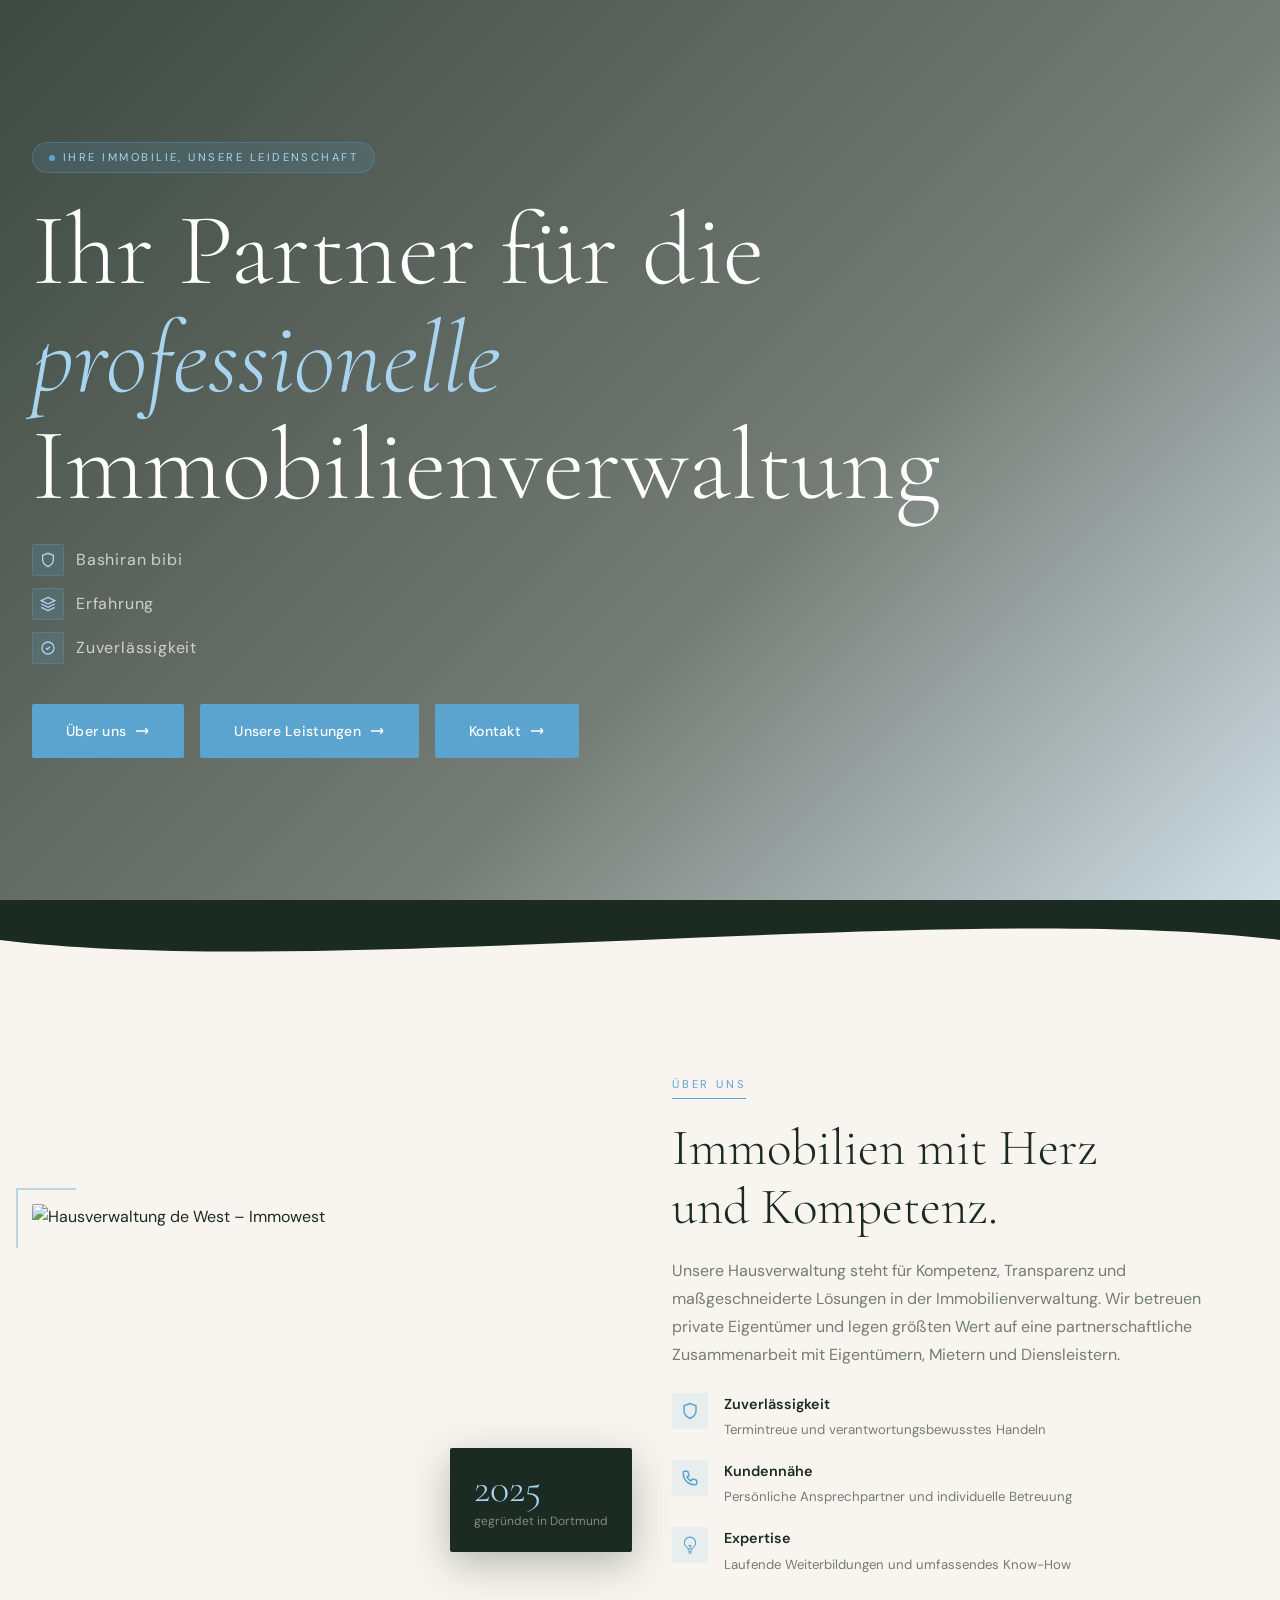
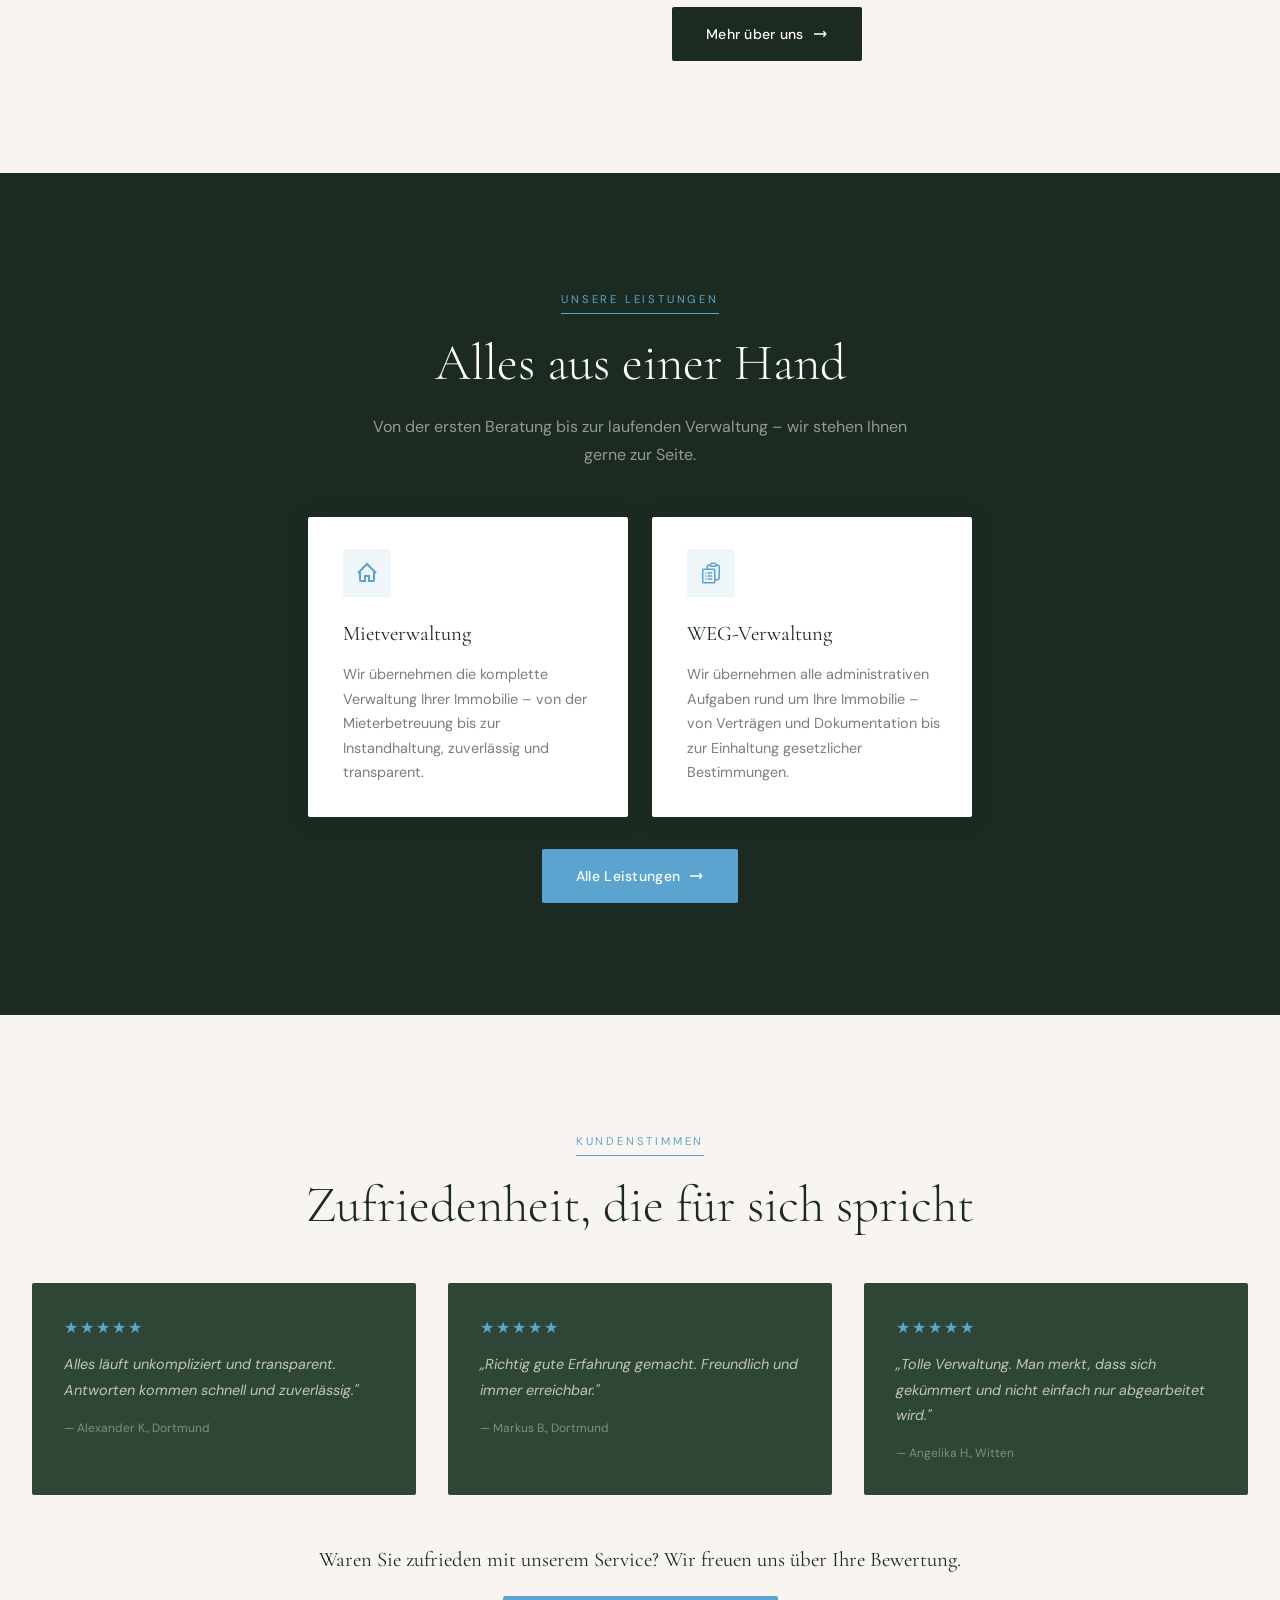
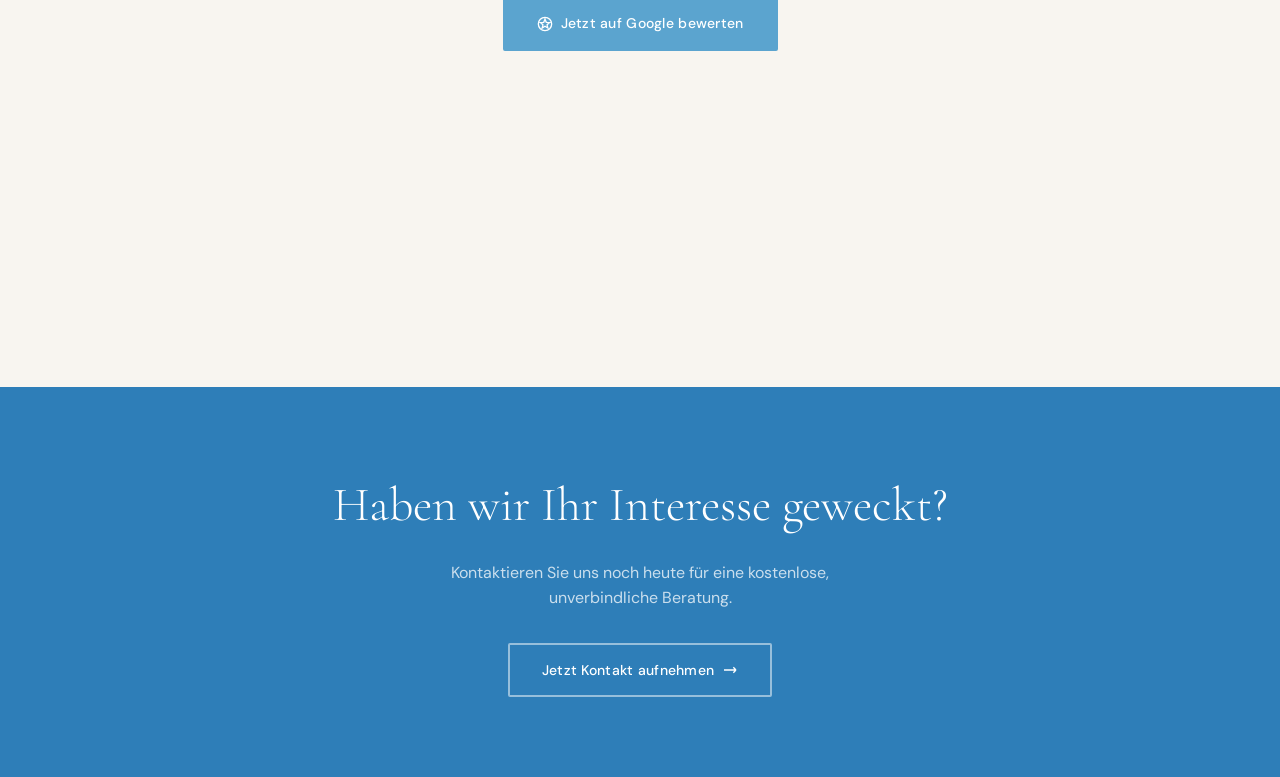
==== commit 06e40ee9: "Update index.html" ====
--- a/index.html
+++ b/index.html
@@ -96,7 +96,7 @@
           <div style="width:32px; height:32px; background:rgba(91,164,207,0.15); border:1px solid rgba(91,164,207,0.3); border-radius:2px; display:flex; align-items:center; justify-content:center; flex-shrink:0;">
             <svg width="16" height="16" viewBox="0 0 24 24" fill="none" stroke="#A8D4EF" stroke-width="2"><path d="M12 22s8-4 8-10V5l-8-3-8 3v7c0 6 8 10 8 10z"/></svg>
           </div>
-          <span style="color:rgba(232,227,220,0.85); font-size:1rem; letter-spacing:0.05em;">Vertrauen</span>
+          <span style="color:rgba(232,227,220,0.85); font-size:1rem; letter-spacing:0.05em;">Bashiran bibi</span>
         </div>
 
         <div style="display:flex; align-items:center; gap:0.75rem;">
@@ -329,4 +329,4 @@
   <script src="js/main.js"></script>
 
 </body>
-</html>+</html>
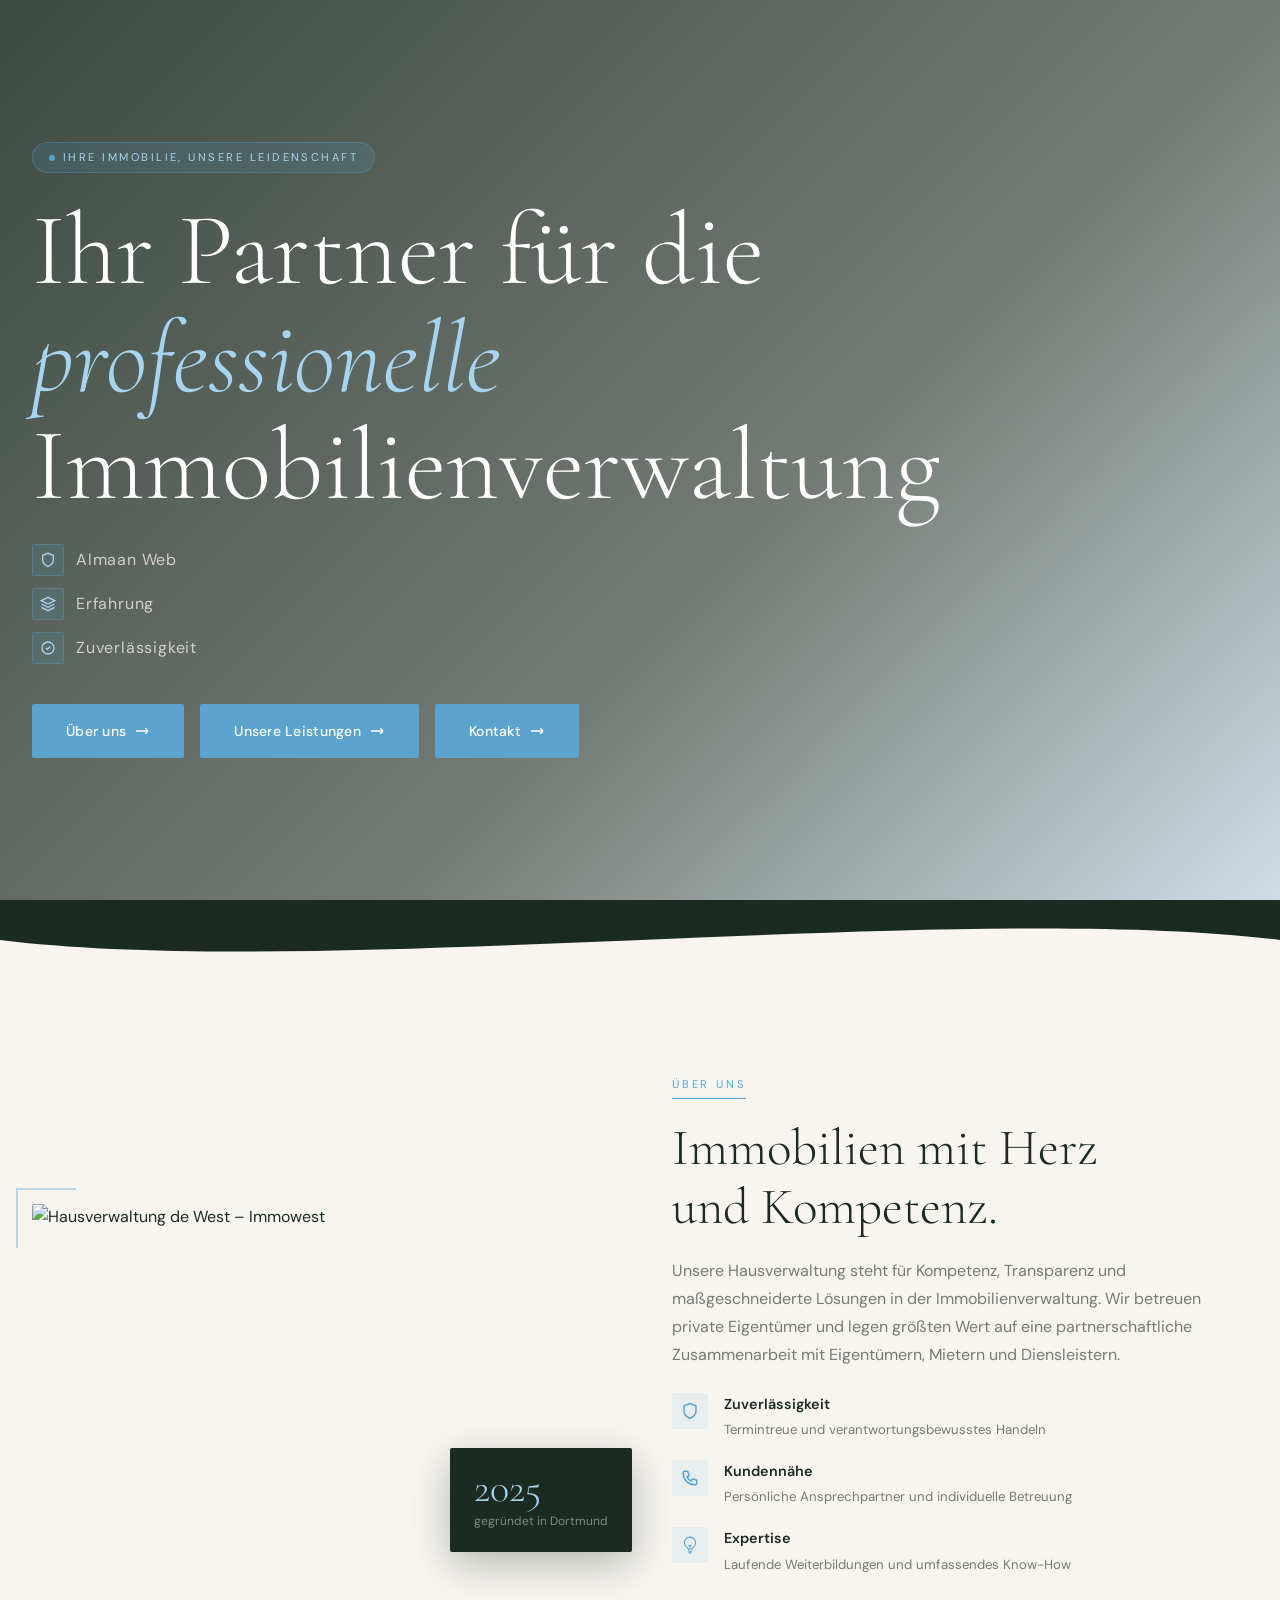
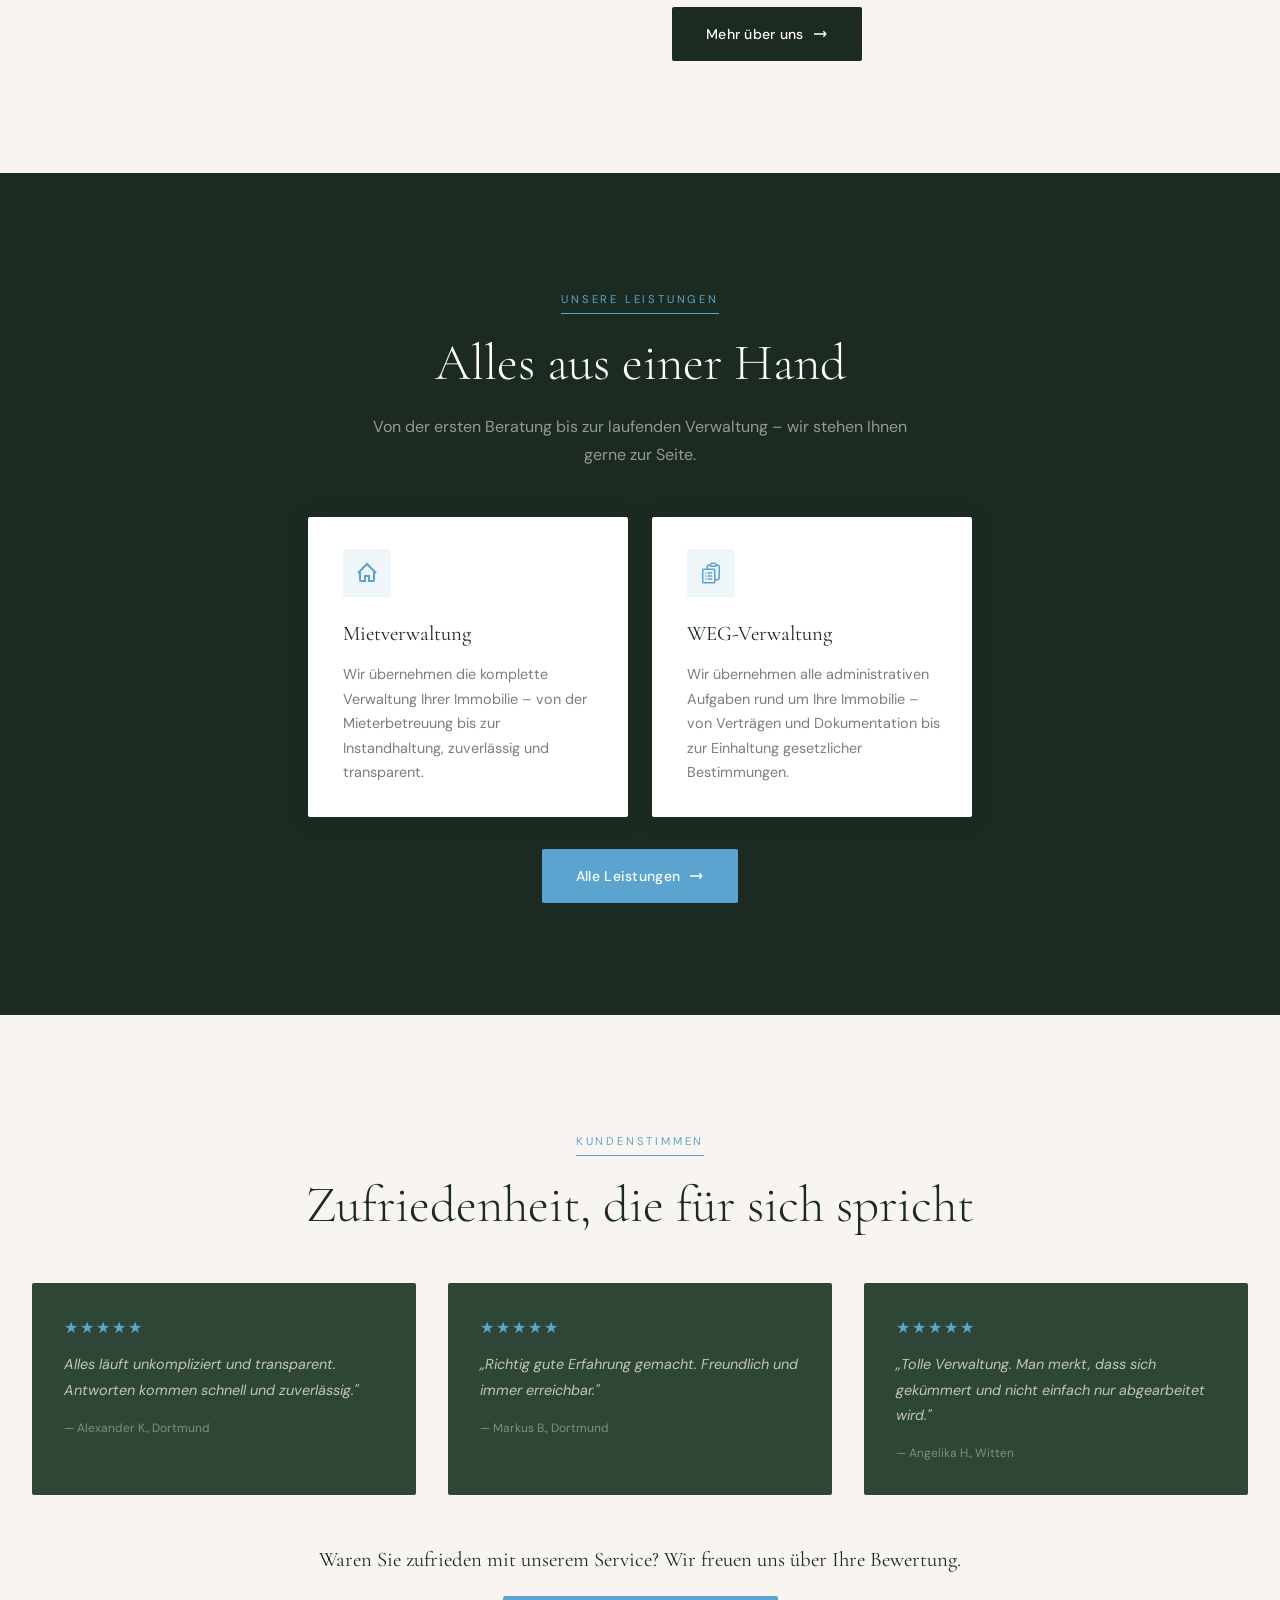
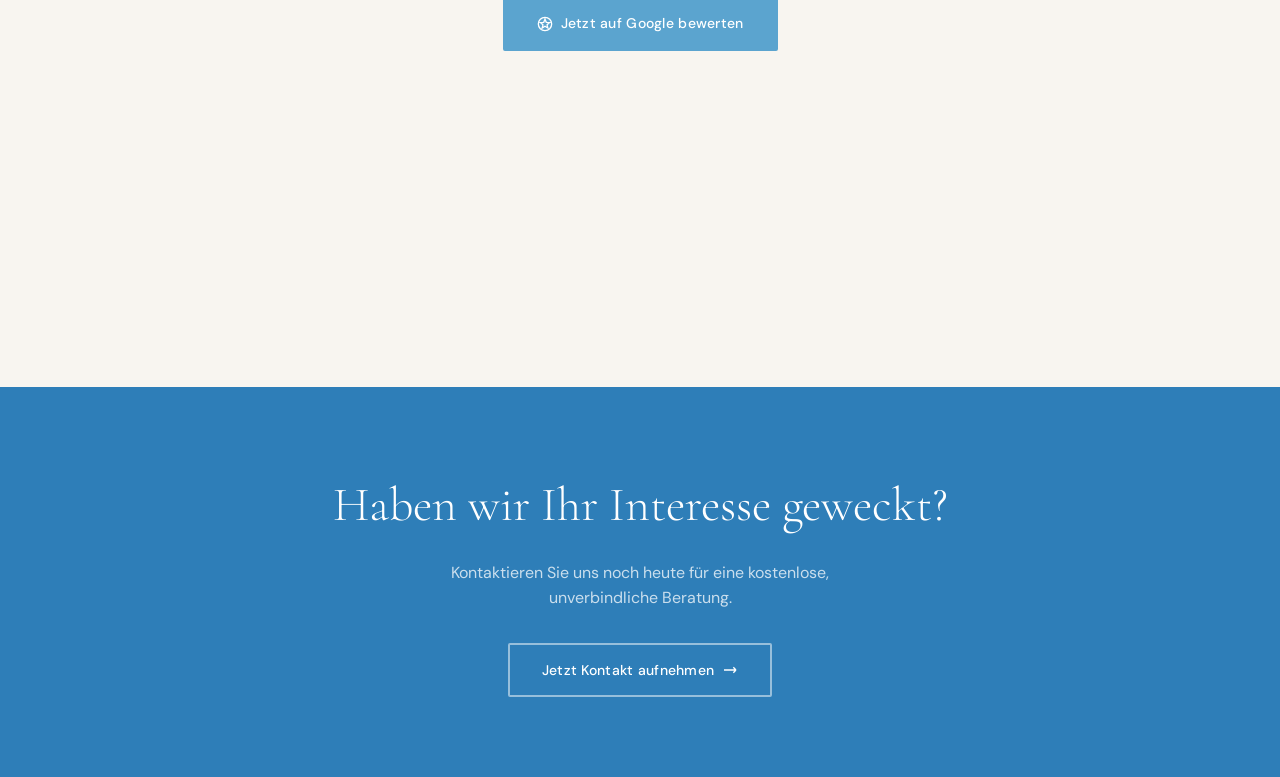
==== commit f3df093e: "Update index.html" ====
--- a/index.html
+++ b/index.html
@@ -96,7 +96,7 @@
           <div style="width:32px; height:32px; background:rgba(91,164,207,0.15); border:1px solid rgba(91,164,207,0.3); border-radius:2px; display:flex; align-items:center; justify-content:center; flex-shrink:0;">
             <svg width="16" height="16" viewBox="0 0 24 24" fill="none" stroke="#A8D4EF" stroke-width="2"><path d="M12 22s8-4 8-10V5l-8-3-8 3v7c0 6 8 10 8 10z"/></svg>
           </div>
-          <span style="color:rgba(232,227,220,0.85); font-size:1rem; letter-spacing:0.05em;">Bashiran bibi</span>
+          <span style="color:rgba(232,227,220,0.85); font-size:1rem; letter-spacing:0.05em;">Almaan Web</span>
         </div>
 
         <div style="display:flex; align-items:center; gap:0.75rem;">
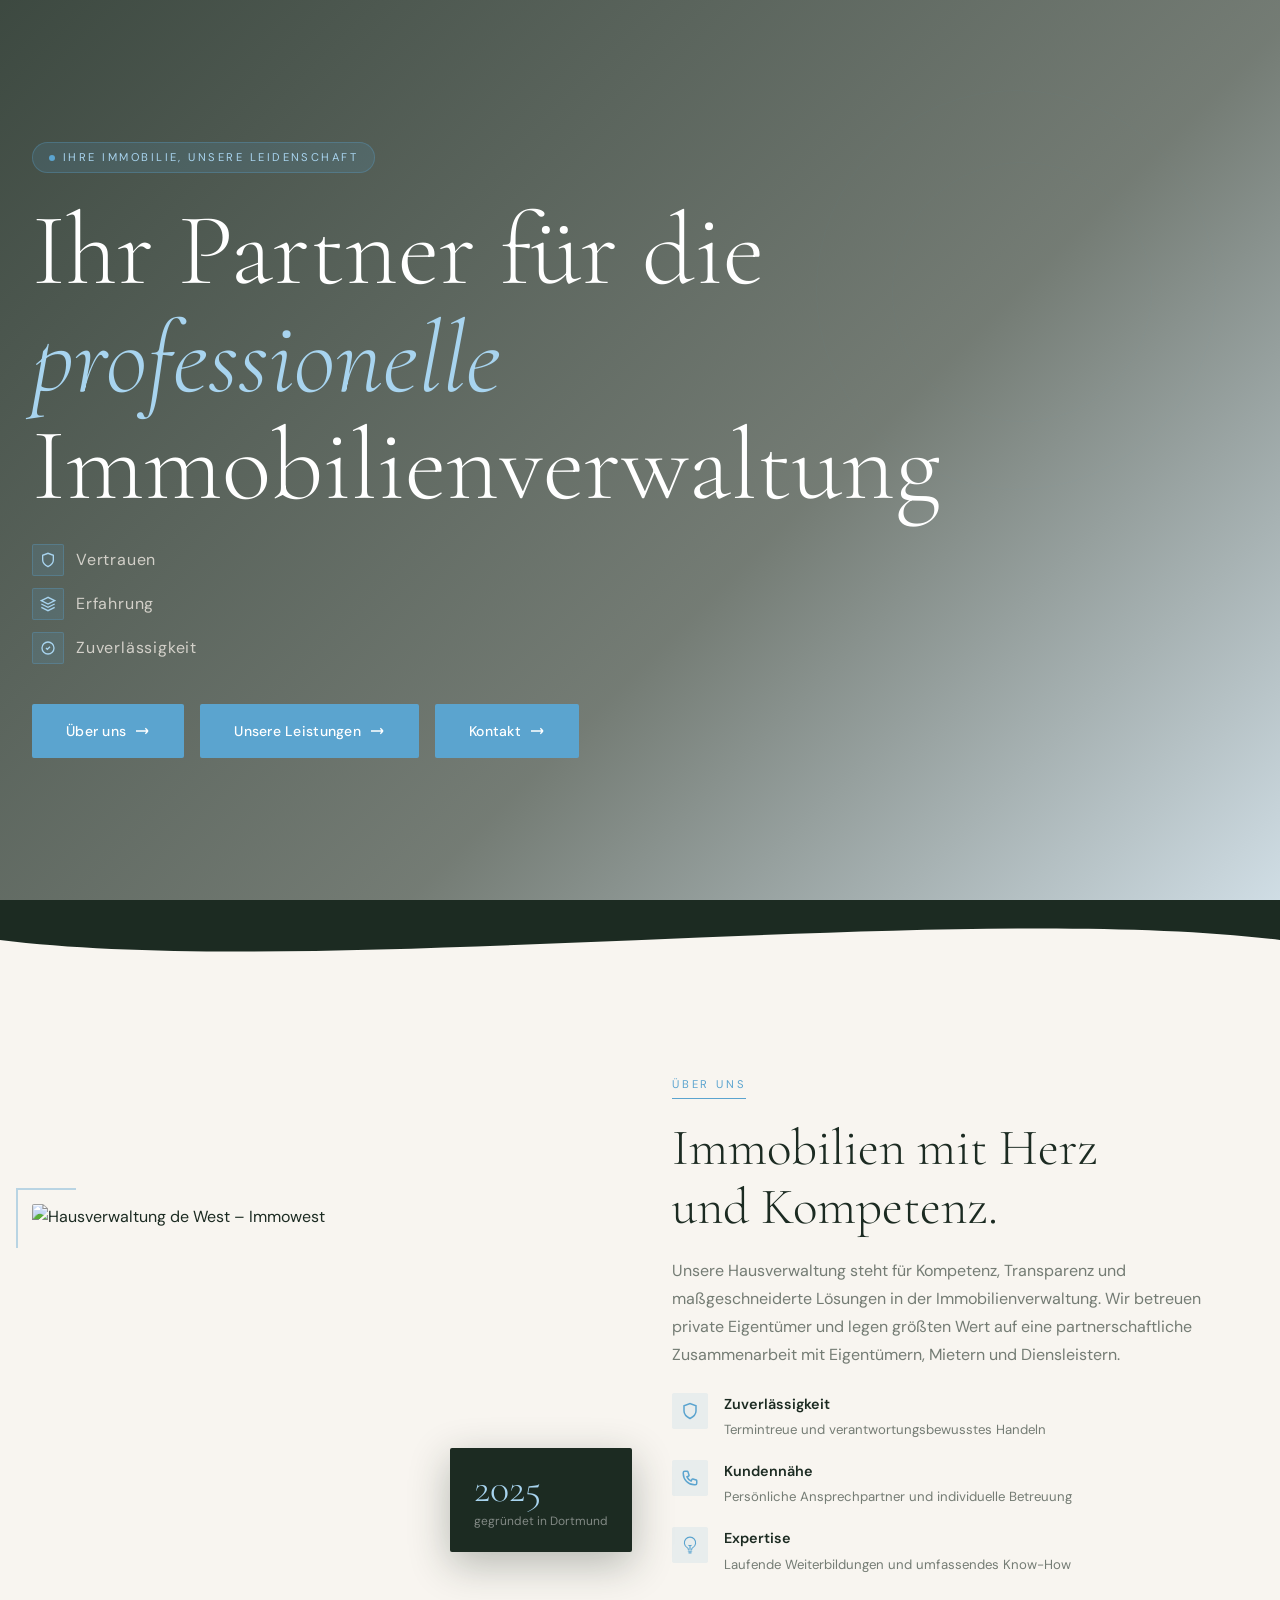
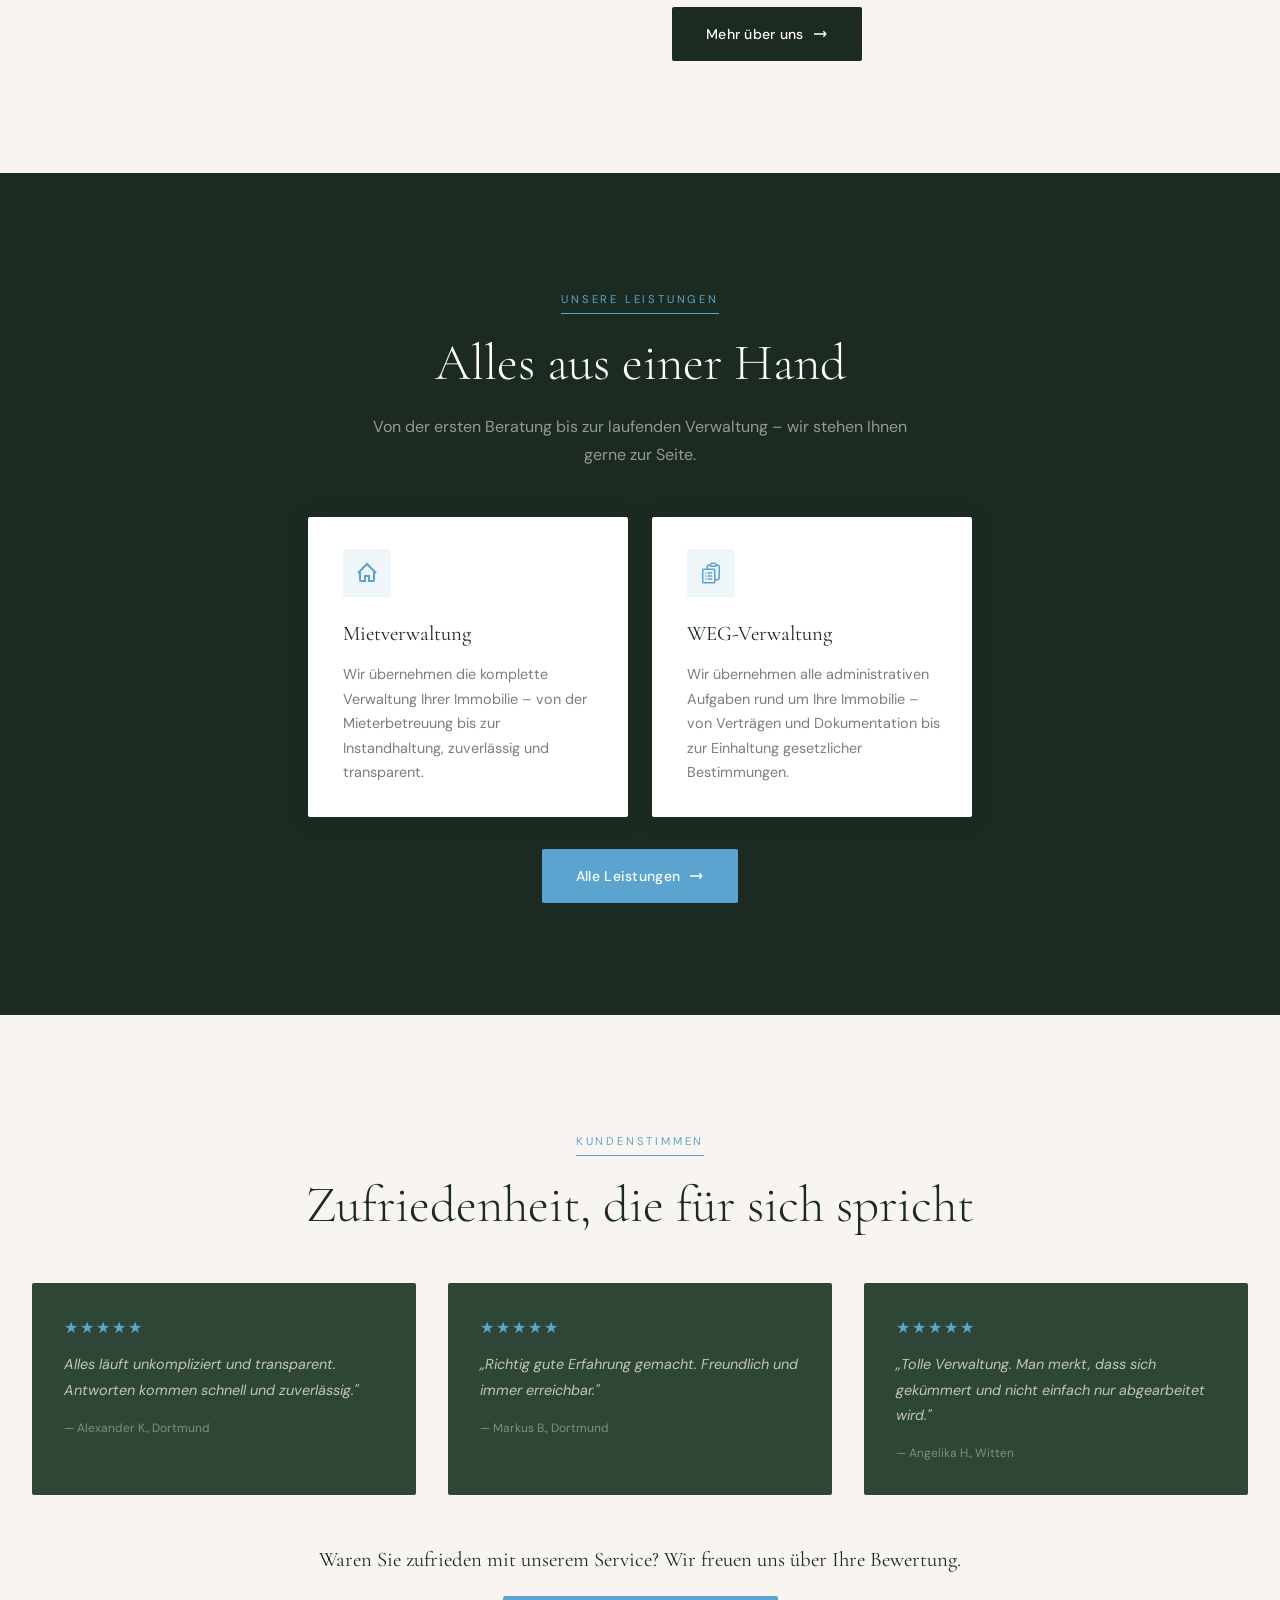
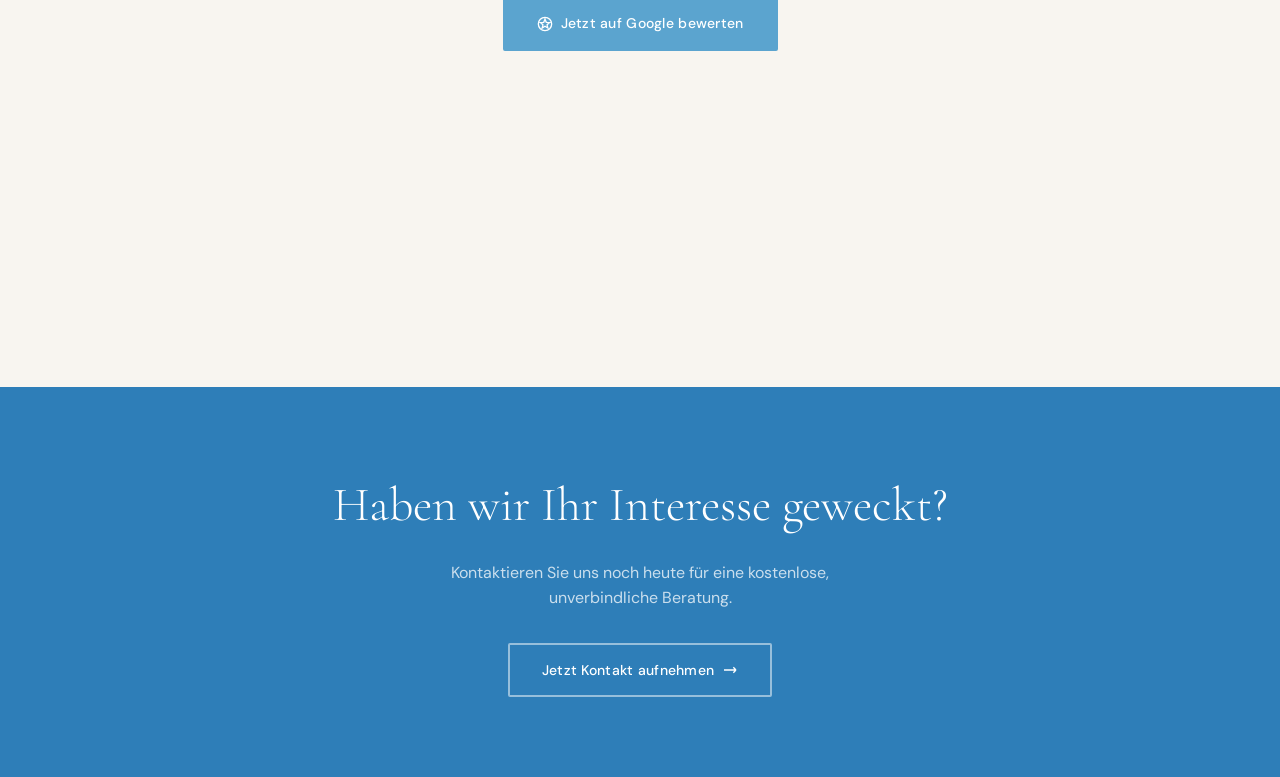
==== commit abafb632: "Update index.html" ====
--- a/index.html
+++ b/index.html
@@ -96,7 +96,7 @@
           <div style="width:32px; height:32px; background:rgba(91,164,207,0.15); border:1px solid rgba(91,164,207,0.3); border-radius:2px; display:flex; align-items:center; justify-content:center; flex-shrink:0;">
             <svg width="16" height="16" viewBox="0 0 24 24" fill="none" stroke="#A8D4EF" stroke-width="2"><path d="M12 22s8-4 8-10V5l-8-3-8 3v7c0 6 8 10 8 10z"/></svg>
           </div>
-          <span style="color:rgba(232,227,220,0.85); font-size:1rem; letter-spacing:0.05em;">Almaan Web</span>
+          <span style="color:rgba(232,227,220,0.85); font-size:1rem; letter-spacing:0.05em;">Vertrauen</span>
         </div>
 
         <div style="display:flex; align-items:center; gap:0.75rem;">
